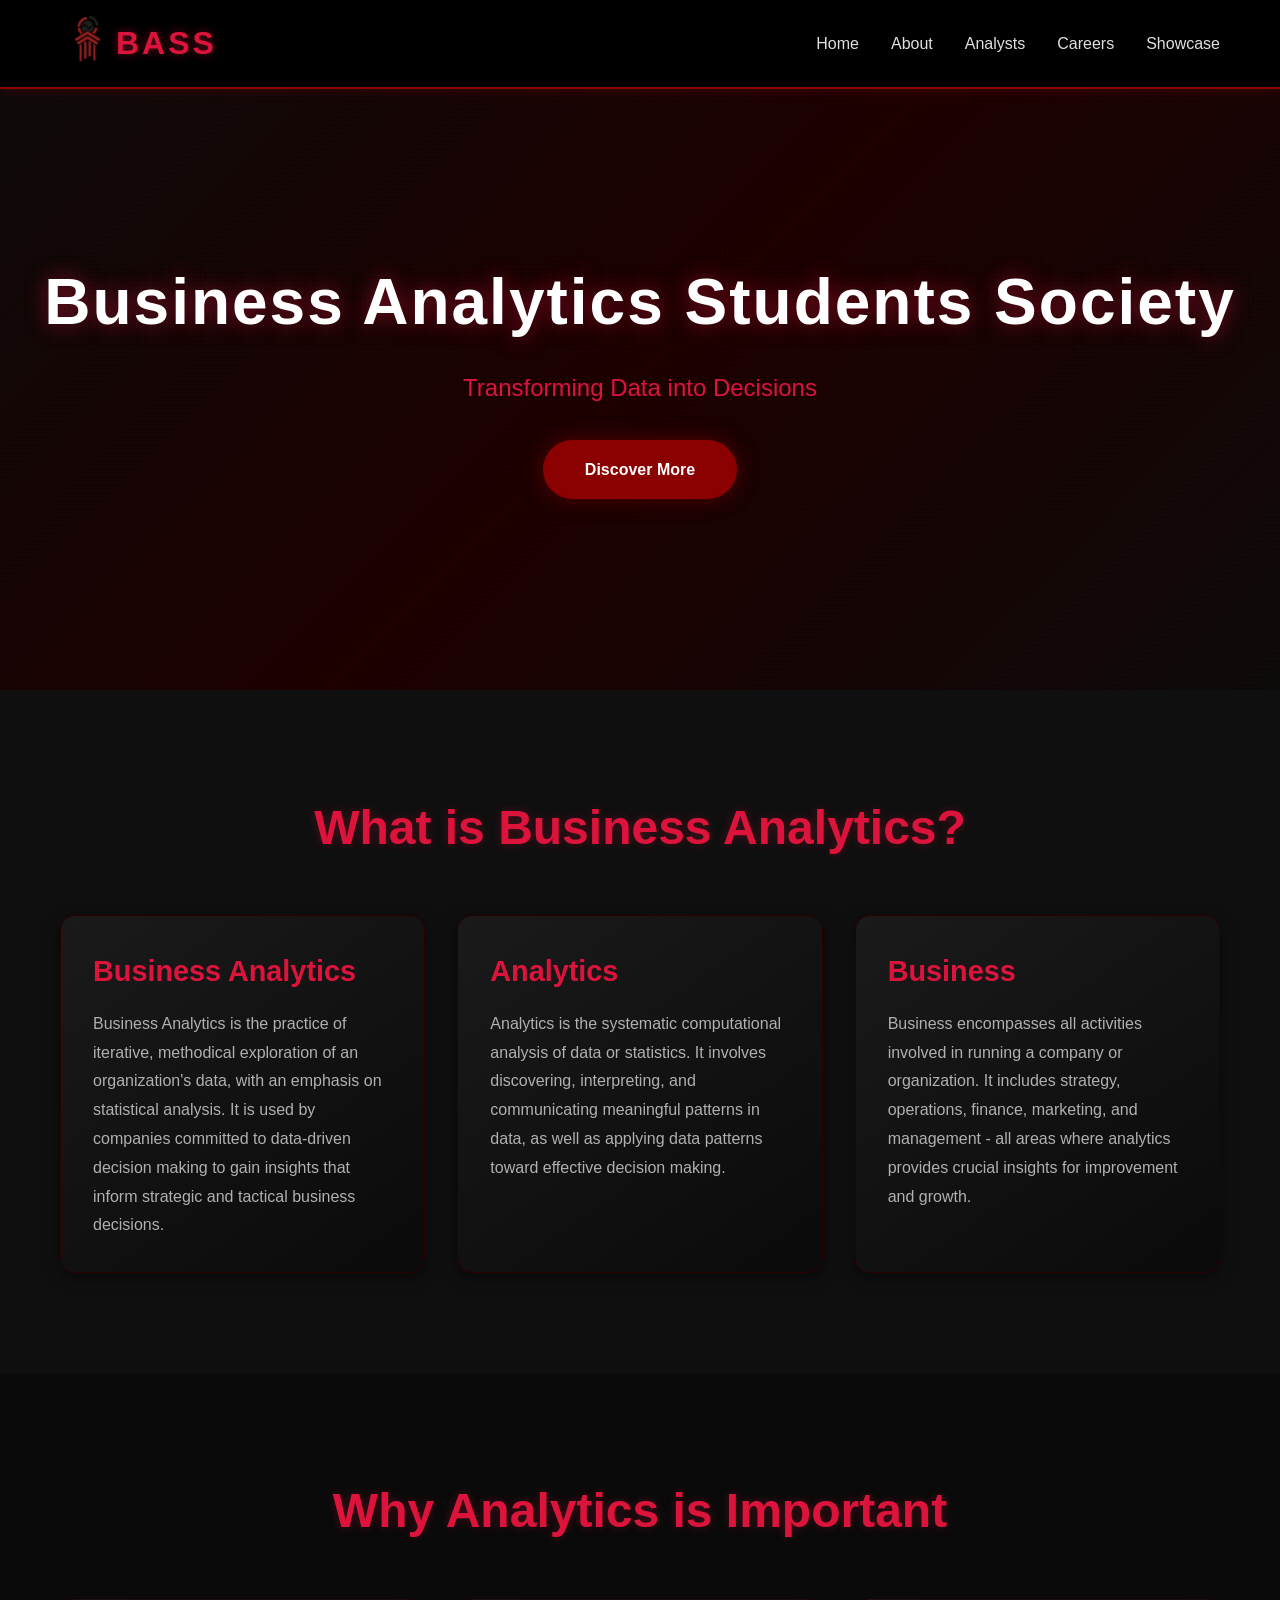
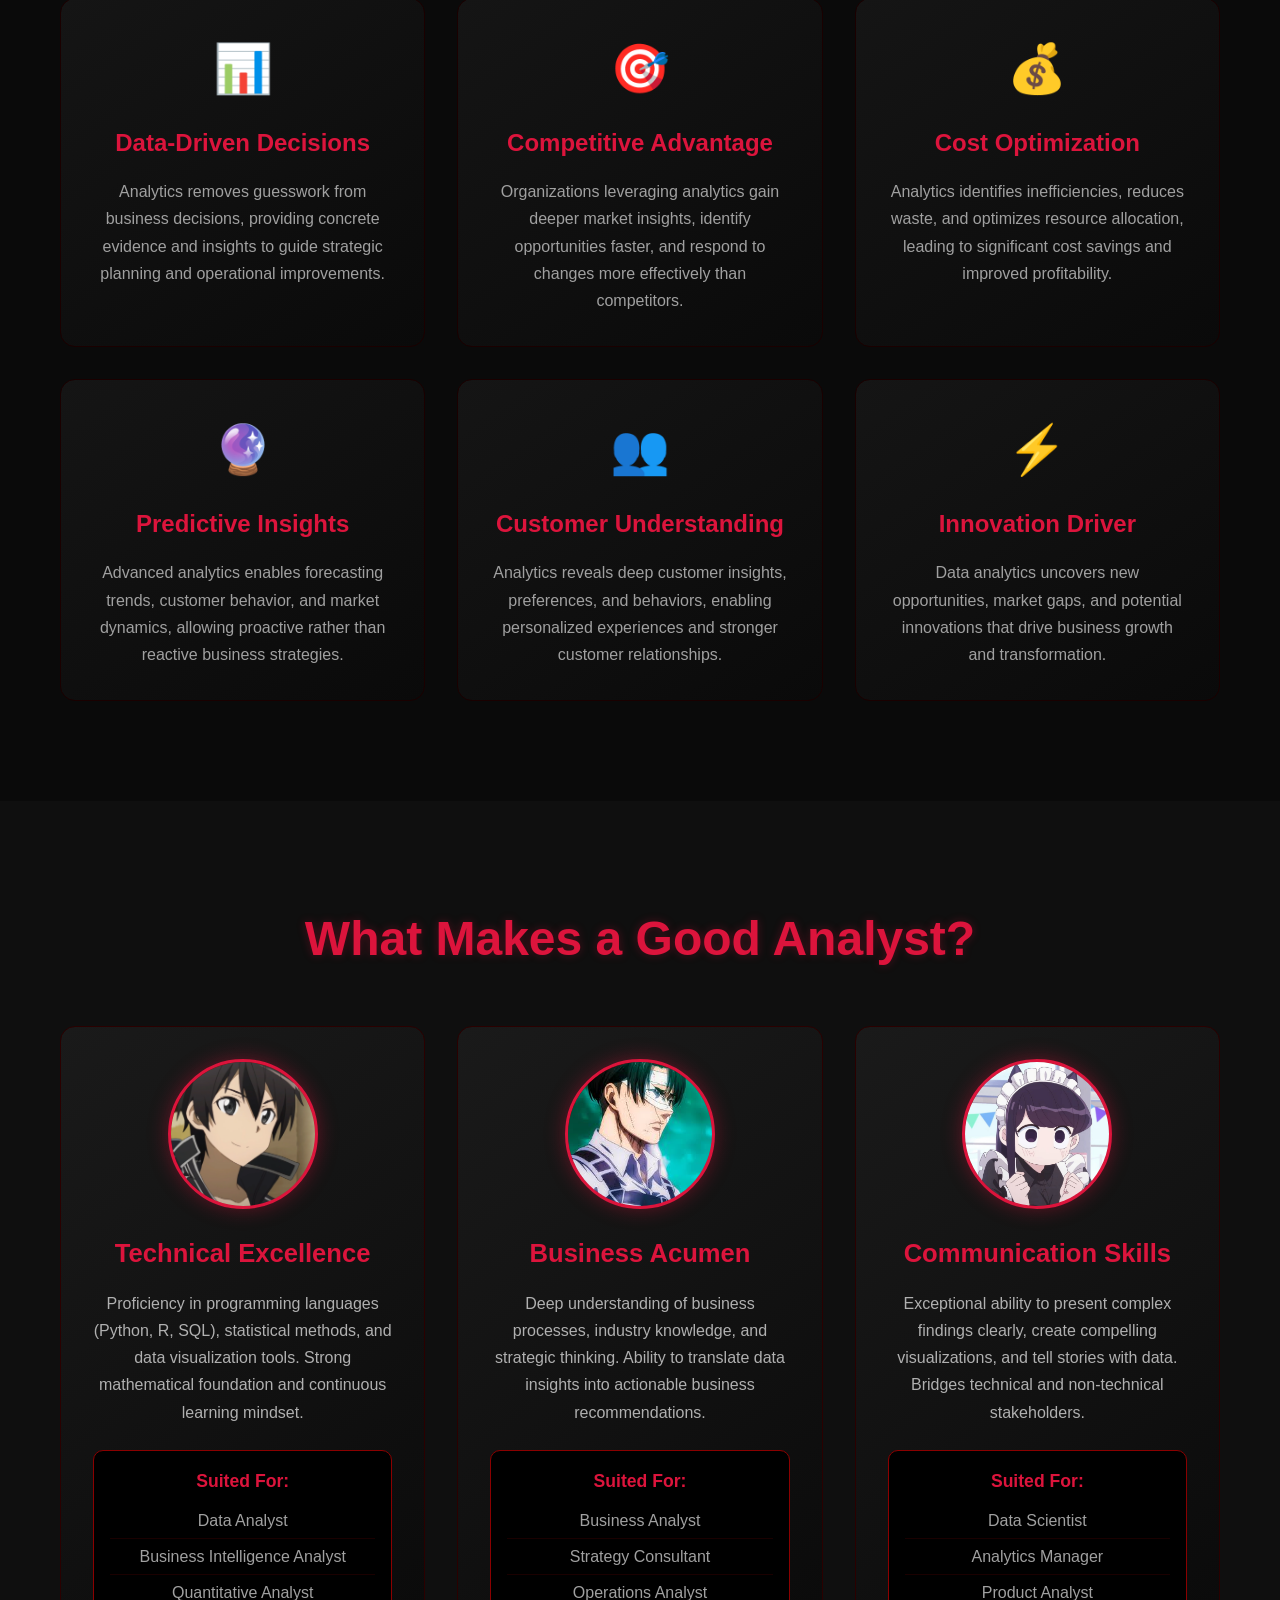
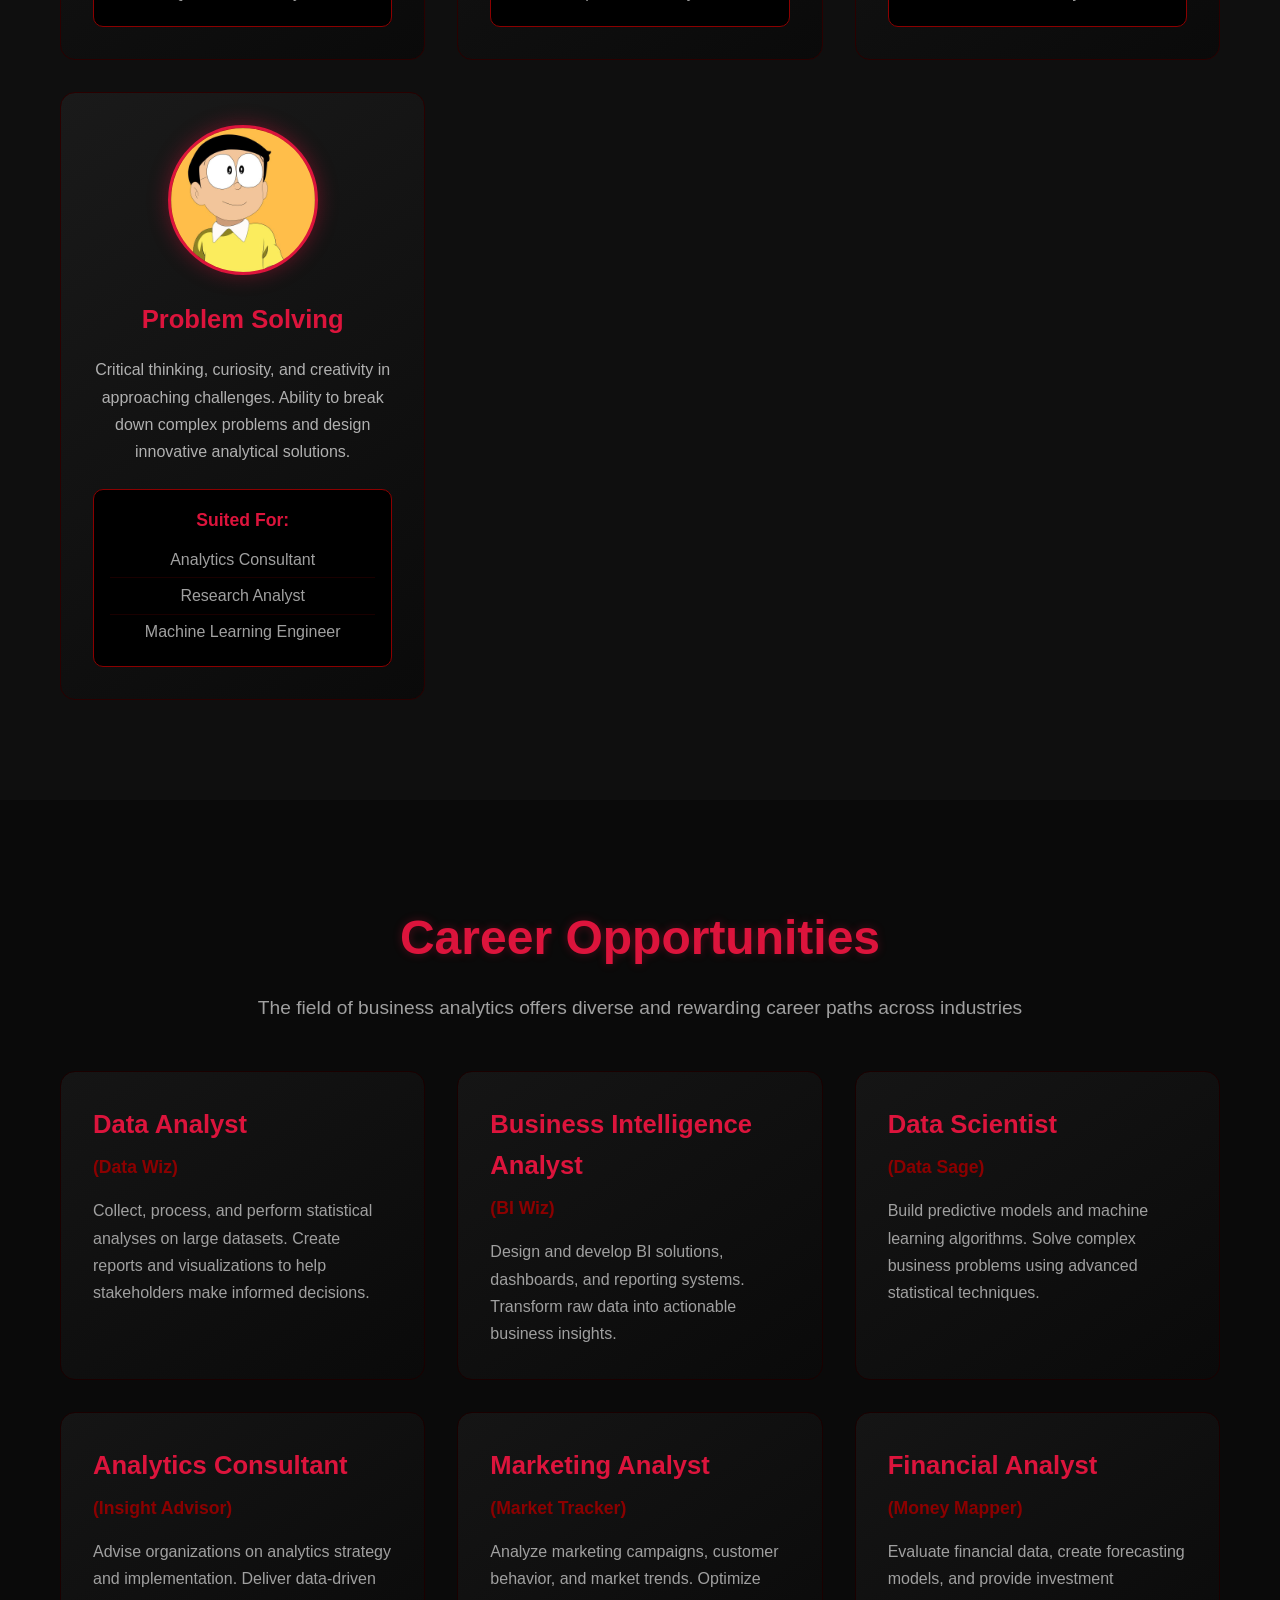
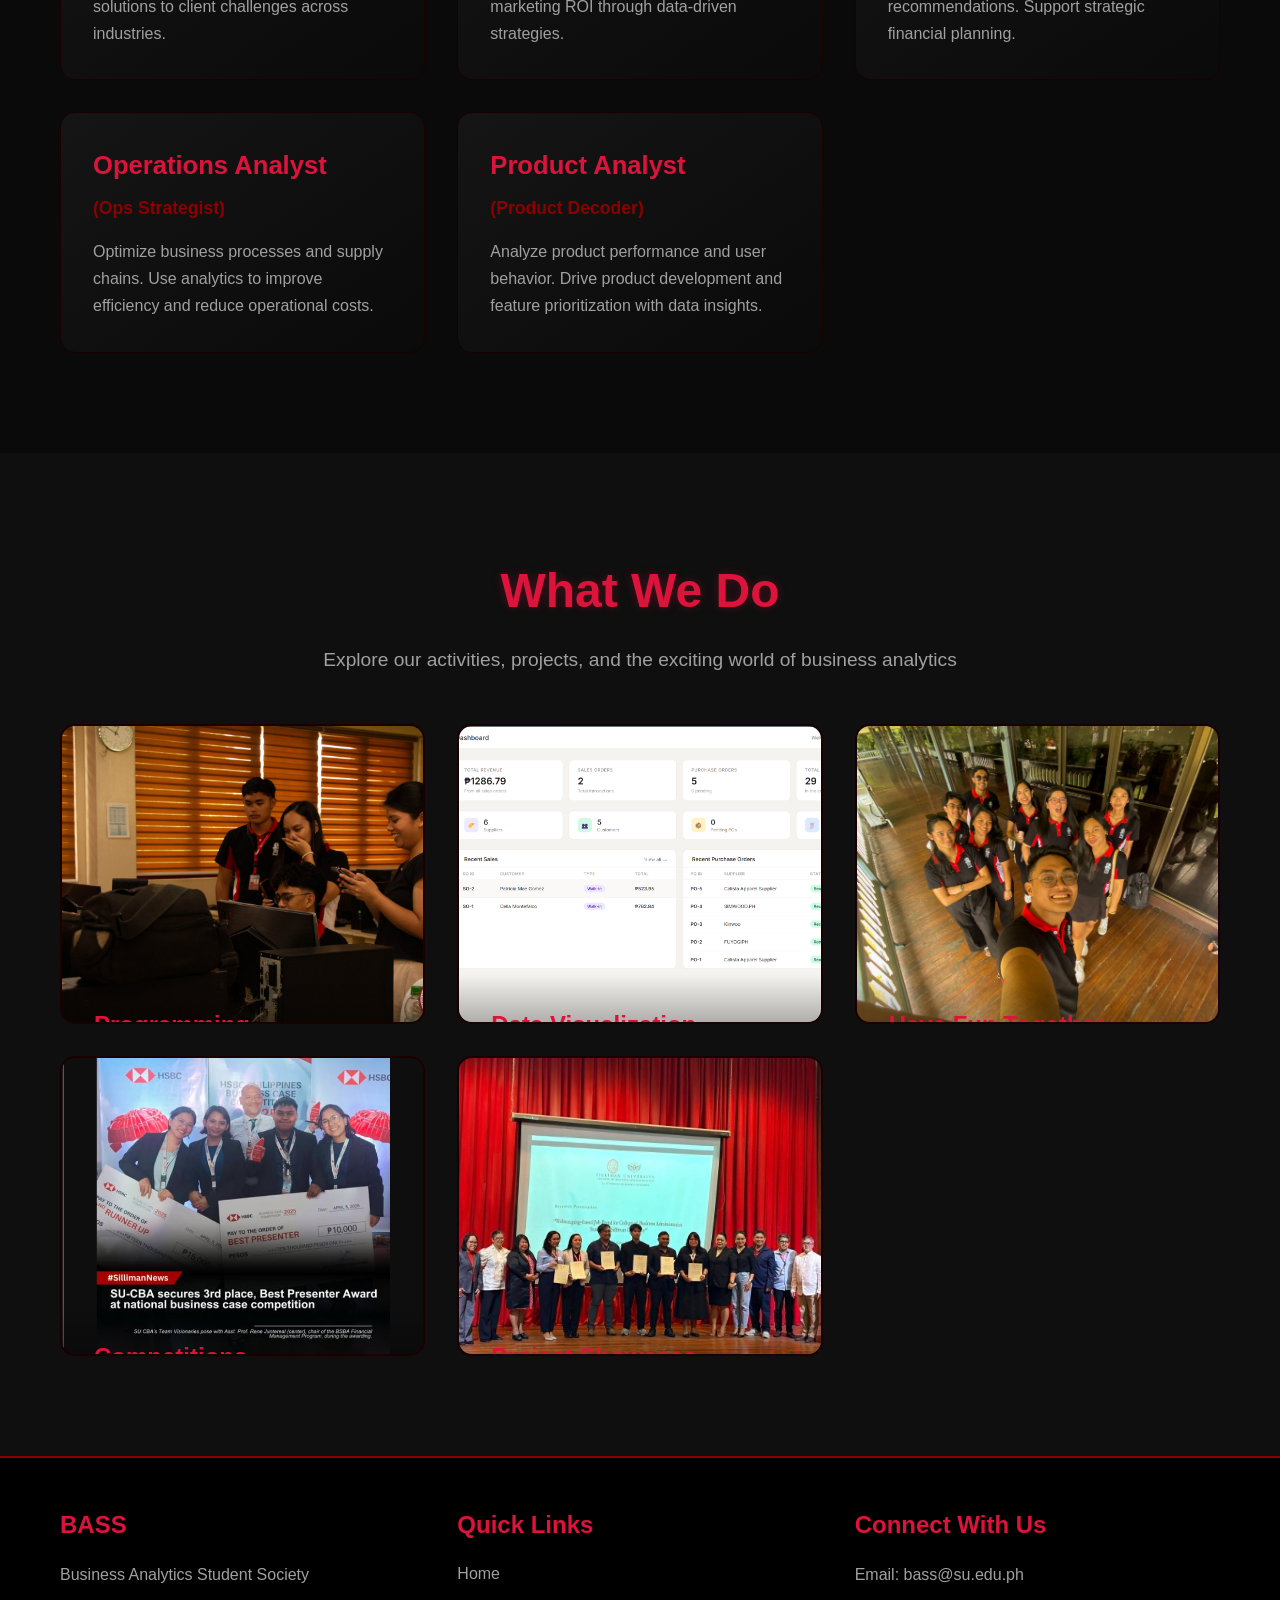
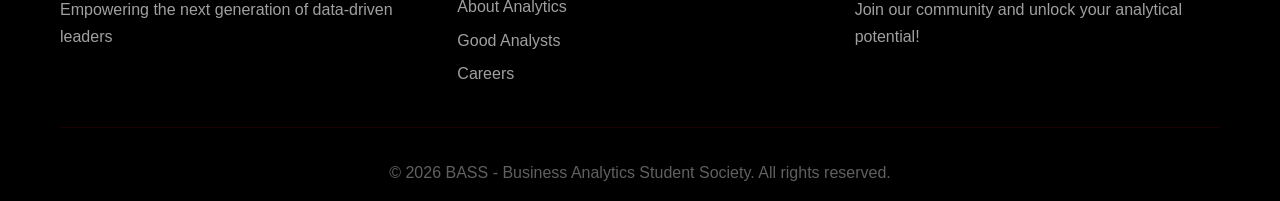
==== index.html @ 453bd61f "Add files via upload" ====
<!DOCTYPE html>
<html lang="en">
<head>
    <meta charset="UTF-8">
    <meta name="viewport" content="width=device-width, initial-scale=1.0">
    <title>BASS - Business Analytics Student Society</title>
    <link rel="stylesheet" href="styles.css">
</head>
<body>
    <!-- Header -->
    <header>
        <nav>
            <div class="logo-container">
                <img class="logo-img" src="pics/logo-01 (1).png" alt="BASS Logo">
                <div class="logo-text">BASS</div>
            </div>
            <ul class="nav-links">
                <li><a href="#home">Home</a></li>
                <li><a href="#about">About</a></li>
                <li><a href="#analysts">Analysts</a></li>
                <li><a href="#careers">Careers</a></li>
                <li><a href="#showcase">Showcase</a></li>
            </ul>
        </nav>
    </header>

    <!-- Hero Section -->
    <section id="home" class="hero">
        <div class="hero-content">
            <h1>Business Analytics Students Society</h1>
            <p class="tagline">Transforming Data into Decisions</p>
            <a href="#about" class="cta-button">Discover More</a>
        </div>
    </section>

    <!-- About Section -->
    <section id="about" class="about">
        <div class="container">
            <h2>What is Business Analytics?</h2>
            <div class="definition-grid">
                <div class="definition-card">
                    <h3>Business Analytics</h3>
                    <p>Business Analytics is the practice of iterative, methodical exploration of an organization's data, with an emphasis on statistical analysis. It is used by companies committed to data-driven decision making to gain insights that inform strategic and tactical business decisions.</p>
                </div>
                <div class="definition-card">
                    <h3>Analytics</h3>
                    <p>Analytics is the systematic computational analysis of data or statistics. It involves discovering, interpreting, and communicating meaningful patterns in data, as well as applying data patterns toward effective decision making.</p>
                </div>
                <div class="definition-card">
                    <h3>Business</h3>
                    <p>Business encompasses all activities involved in running a company or organization. It includes strategy, operations, finance, marketing, and management - all areas where analytics provides crucial insights for improvement and growth.</p>
                </div>
            </div>
        </div>
    </section>

    <!-- Importance Section -->
    <section id="importance" class="importance">
        <div class="container">
            <h2>Why Analytics is Important</h2>
            <div class="importance-grid">
                <div class="importance-item">
                    <div class="importance-icon">📊</div>
                    <h3>Data-Driven Decisions</h3>
                    <p>Analytics removes guesswork from business decisions, providing concrete evidence and insights to guide strategic planning and operational improvements.</p>
                </div>
                <div class="importance-item">
                    <div class="importance-icon">🎯</div>
                    <h3>Competitive Advantage</h3>
                    <p>Organizations leveraging analytics gain deeper market insights, identify opportunities faster, and respond to changes more effectively than competitors.</p>
                </div>
                <div class="importance-item">
                    <div class="importance-icon">💰</div>
                    <h3>Cost Optimization</h3>
                    <p>Analytics identifies inefficiencies, reduces waste, and optimizes resource allocation, leading to significant cost savings and improved profitability.</p>
                </div>
                <div class="importance-item">
                    <div class="importance-icon">🔮</div>
                    <h3>Predictive Insights</h3>
                    <p>Advanced analytics enables forecasting trends, customer behavior, and market dynamics, allowing proactive rather than reactive business strategies.</p>
                </div>
                <div class="importance-item">
                    <div class="importance-icon">👥</div>
                    <h3>Customer Understanding</h3>
                    <p>Analytics reveals deep customer insights, preferences, and behaviors, enabling personalized experiences and stronger customer relationships.</p>
                </div>
                <div class="importance-item">
                    <div class="importance-icon">⚡</div>
                    <h3>Innovation Driver</h3>
                    <p>Data analytics uncovers new opportunities, market gaps, and potential innovations that drive business growth and transformation.</p>
                </div>
            </div>
        </div>
    </section>

    <!-- Good Analyst Section -->
    <section id="analysts" class="analysts">
        <div class="container">
            <h2>What Makes a Good Analyst?</h2>
            <div class="analyst-profiles">
                <div class="analyst-card">
                    <div class="analyst-image">
                        <img src="pics/analyst1.png" alt="Data Analyst">
                    </div>
                    <h3>Technical Excellence</h3>
                    <p class="analyst-description">Proficiency in programming languages (Python, R, SQL), statistical methods, and data visualization tools. Strong mathematical foundation and continuous learning mindset.</p>
                    <div class="suited-jobs">
                        <h4>Suited For:</h4>
                        <ul>
                            <li>Data Analyst</li>
                            <li>Business Intelligence Analyst</li>
                            <li>Quantitative Analyst</li>
                        </ul>
                    </div>
                </div>
                <div class="analyst-card">
                    <div class="analyst-image">
                        <img src="pics/analyst2.jpg" alt="Business Analyst">
                    </div>
                    <h3>Business Acumen</h3>
                    <p class="analyst-description">Deep understanding of business processes, industry knowledge, and strategic thinking. Ability to translate data insights into actionable business recommendations.</p>
                    <div class="suited-jobs">
                        <h4>Suited For:</h4>
                        <ul>
                            <li>Business Analyst</li>
                            <li>Strategy Consultant</li>
                            <li>Operations Analyst</li>
                        </ul>
                    </div>
                </div>
                <div class="analyst-card">
                    <div class="analyst-image">
                        <img src="pics/analyst3.jpg" alt="Data Scientist">
                    </div>
                    <h3>Communication Skills</h3>
                    <p class="analyst-description">Exceptional ability to present complex findings clearly, create compelling visualizations, and tell stories with data. Bridges technical and non-technical stakeholders.</p>
                    <div class="suited-jobs">
                        <h4>Suited For:</h4>
                        <ul>
                            <li>Data Scientist</li>
                            <li>Analytics Manager</li>
                            <li>Product Analyst</li>
                        </ul>
                    </div>
                </div>
                <div class="analyst-card">
                    <div class="analyst-image">
                        <img src="pics/analyst4.jpg" alt="Analytics Consultant">
                    </div>
                    <h3>Problem Solving</h3>
                    <p class="analyst-description">Critical thinking, curiosity, and creativity in approaching challenges. Ability to break down complex problems and design innovative analytical solutions.</p>
                    <div class="suited-jobs">
                        <h4>Suited For:</h4>
                        <ul>
                            <li>Analytics Consultant</li>
                            <li>Research Analyst</li>
                            <li>Machine Learning Engineer</li>
                        </ul>
                    </div>
                </div>
            </div>
        </div>
    </section>

    <!-- Career Opportunities Section -->
    <section id="careers" class="careers">
        <div class="container">
            <h2>Career Opportunities</h2>
            <p class="section-intro">The field of business analytics offers diverse and rewarding career paths across industries</p>
            <div class="career-grid">
                <div class="career-card">
                    <h3>Data Analyst</h3>
                    <p class="aka">(Data Wiz)</p>
                    <p>Collect, process, and perform statistical analyses on large datasets. Create reports and visualizations to help stakeholders make informed decisions.</p>
                </div>
                <div class="career-card">
                    <h3>Business Intelligence Analyst</h3>
                    <p class="aka">(BI Wiz)</p>
                    <p>Design and develop BI solutions, dashboards, and reporting systems. Transform raw data into actionable business insights.</p>
                </div>
                <div class="career-card">
                    <h3>Data Scientist</h3>
                    <p class="aka">(Data Sage)</p>
                    <p>Build predictive models and machine learning algorithms. Solve complex business problems using advanced statistical techniques.</p>
                </div>
                <div class="career-card">
                    <h3>Analytics Consultant</h3>
                    <p class="aka">(Insight Advisor)</p>
                    <p>Advise organizations on analytics strategy and implementation. Deliver data-driven solutions to client challenges across industries.</p>
                </div>
                <div class="career-card">
                    <h3>Marketing Analyst</h3>
                    <p class="aka">(Market Tracker)</p>
                    <p>Analyze marketing campaigns, customer behavior, and market trends. Optimize marketing ROI through data-driven strategies.</p>
                </div>
                <div class="career-card">
                    <h3>Financial Analyst</h3>
                    <p class="aka">(Money Mapper)</p>
                    <p>Evaluate financial data, create forecasting models, and provide investment recommendations. Support strategic financial planning.</p>
                </div>
                <div class="career-card">
                    <h3>Operations Analyst</h3>
                    <p class="aka">(Ops Strategist)</p>
                    <p>Optimize business processes and supply chains. Use analytics to improve efficiency and reduce operational costs.</p>
                </div>
                <div class="career-card">
                    <h3>Product Analyst</h3>
                    <p class="aka">(Product Decoder)</p>
                    <p>Analyze product performance and user behavior. Drive product development and feature prioritization with data insights.</p>
                </div>
            </div>
        </div>
    </section>

    <!-- Showcase Section -->
    <section id="showcase" class="showcase">
        <div class="container">
            <h2>What We Do</h2>
            <p class="section-intro">Explore our activities, projects, and the exciting world of business analytics</p>
            <div class="showcase-grid">
                <div class="showcase-item">
                    <img src="pics/code.jpg" alt="Programming">
                    <div class="showcase-overlay">
                        <h3>Programming </h3>
                        <p>Learn Python, css, HTML, Java and SQL through hands-on coding sessions</p>
                    </div>
                </div>
                <div class="showcase-item">
                    <img src="pics/Datavis.png" alt="Data Visualization">
                    <div class="showcase-overlay">
                        <h3>Data Visualization</h3>
                        <p>Create stunning dashboards and compelling visual stories</p>
                    </div>
                </div>
                <div class="showcase-item">
                    <img src="pics/team.JPG" alt="Team Building">
                    <div class="showcase-overlay">
                        <h3>Have Fun Together</h3>
                        <p>Social events, hackathons, and team-building activities</p>
                    </div>
                </div>
                <div class="showcase-item">
                    <img src="pics/analytics-competition.png" alt="Analytics Competition">
                    <div class="showcase-overlay">
                        <h3>Competitions</h3>
                        <p>Participate in analytics case competitions and challenges</p>
                    </div>
                </div>
                <div class="showcase-item">
                    <img src="pics/project-showcase.jpg" alt="Project Showcase">
                    <div class="showcase-overlay">
                        <h3>Project Showcase</h3>
                        <p>Present your analytics projects and gain real-world experience</p>
                    </div>
                </div>
            </div>
        </div>
    </section>

    <!-- Footer -->
    <footer>
        <div class="container">
            <div class="footer-content">
                <div class="footer-section">
                    <h3>BASS</h3>
                    <p>Business Analytics Student Society</p>
                    <p>Empowering the next generation of data-driven leaders</p>
                </div>
                <div class="footer-section">
                    <h3>Quick Links</h3>
                    <ul>
                        <li><a href="#home">Home</a></li>
                        <li><a href="#about">About Analytics</a></li>
                        <li><a href="#analysts">Good Analysts</a></li>
                        <li><a href="#careers">Careers</a></li>
                    </ul>
                </div>
                <div class="footer-section">
                    <h3>Connect With Us</h3>
                    <p>Email: bass@su.edu.ph</p>
                    <p>Join our community and unlock your analytical potential!</p>
                </div>
            </div>
            <div class="footer-bottom">
                <p>&copy; 2026 BASS - Business Analytics Student Society. All rights reserved.</p>
            </div>
        </div>
    </footer>
</body>
</html>
---- styles.css ----
/* Reset and Base Styles */
* {
    margin: 0;
    padding: 0;
    box-sizing: border-box;
}

body {
    font-family: 'Segoe UI', Tahoma, Geneva, Verdana, sans-serif;
    background-color: #0a0a0a;
    color: #e0e0e0;
    line-height: 1.6;
    overflow-x: hidden;
}

.container {
    max-width: 1200px;
    margin: 0 auto;
    padding: 0 20px;
}

/* Header and Navigation */
header {
    background-color: #000000;
    padding: 1rem 0;
    position: fixed;
    width: 100%;
    top: 0;
    z-index: 1000;
    border-bottom: 2px solid #8b0000;
    box-shadow: 0 2px 10px rgba(139, 0, 0, 0.3);
}

nav {
    max-width: 1200px;
    margin: 0 auto;
    padding: 0 20px;
    display: flex;
    justify-content: space-between;
    align-items: center;
}

/* Logo */
.logo-container {
    display: flex;
    align-items: center;
    gap: 1px;
}

.logo-img {
    width: 55px;
    height: 55px;
    object-fit: contain;
}

.logo-text {
    font-size: 2rem;
    font-weight: bold;
    color: #dc143c;
    text-shadow: 0 0 10px rgba(220, 20, 60, 0.5);
    letter-spacing: 3px;
}
.logo {
    font-size: 1.5rem;
}

.nav-links {
    display: flex;
    list-style: none;
    gap: 2rem;
}

.nav-links a {
    color: #e0e0e0;
    text-decoration: none;
    font-weight: 500;
    transition: color 0.3s ease;
    position: relative;
}

.nav-links a::after {
    content: '';
    position: absolute;
    bottom: -5px;
    left: 0;
    width: 0;
    height: 2px;
    background-color: #dc143c;
    transition: width 0.3s ease;
}

.nav-links a:hover {
    color: #dc143c;
}

.nav-links a:hover::after {
    width: 100%;
}

/* Hero Section */
.hero {
    background: linear-gradient(135deg, #0a0a0a 0%, #1a0000 50%, #0a0a0a 100%);
    height: 70vh;
    display: flex;
    align-items: center;
    justify-content: center;
    text-align: center;
    position: relative;
    margin-top: 60px;
    overflow: hidden;
}

.hero::before {
    content: '';
    position: absolute;
    top: 0;
    left: 0;
    right: 0;
    bottom: 0;
    background: 
        repeating-linear-gradient(
            90deg,
            transparent,
            transparent 2px,
            rgba(139, 0, 0, 0.03) 2px,
            rgba(139, 0, 0, 0.03) 4px
        ),
        repeating-linear-gradient(
            0deg,
            transparent,
            transparent 2px,
            rgba(139, 0, 0, 0.03) 2px,
            rgba(139, 0, 0, 0.03) 4px
        );
    pointer-events: none;
}

.hero-content {
    z-index: 1;
}

.hero h1 {
    font-size: 4rem;
    margin-bottom: 1rem;
    color: #ffffff;
    text-shadow: 0 0 20px rgba(220, 20, 60, 0.5);
    letter-spacing: 2px;
}

.tagline {
    font-size: 1.5rem;
    color: #dc143c;
    margin-bottom: 2rem;
    font-weight: 300;
}

.cta-button {
    display: inline-block;
    padding: 15px 40px;
    background-color: #8b0000;
    color: #ffffff;
    text-decoration: none;
    border-radius: 50px;
    font-weight: bold;
    transition: all 0.3s ease;
    border: 2px solid #8b0000;
    box-shadow: 0 0 20px rgba(139, 0, 0, 0.5);
}

.cta-button:hover {
    background-color: transparent;
    border-color: #dc143c;
    box-shadow: 0 0 30px rgba(220, 20, 60, 0.7);
    transform: translateY(-2px);
}

/* About Section */
.about {
    padding: 100px 0;
    background-color: #0f0f0f;
}

.about h2 {
    text-align: center;
    font-size: 3rem;
    margin-bottom: 3rem;
    color: #dc143c;
    text-shadow: 0 0 10px rgba(220, 20, 60, 0.3);
}

.definition-grid {
    display: grid;
    grid-template-columns: repeat(auto-fit, minmax(300px, 1fr));
    gap: 2rem;
}

.definition-card {
    background: linear-gradient(145deg, #1a1a1a, #0a0a0a);
    padding: 2rem;
    border-radius: 15px;
    border: 1px solid #2a0000;
    transition: all 0.3s ease;
    box-shadow: 0 4px 15px rgba(0, 0, 0, 0.5);
}

.definition-card:hover {
    transform: translateY(-10px);
    border-color: #8b0000;
    box-shadow: 0 8px 25px rgba(139, 0, 0, 0.4);
}

.definition-card h3 {
    color: #dc143c;
    font-size: 1.8rem;
    margin-bottom: 1rem;
}

.definition-card p {
    color: #b0b0b0;
    line-height: 1.8;
}

/* Importance Section */
.importance {
    padding: 100px 0;
    background-color: #0a0a0a;
}

.importance h2 {
    text-align: center;
    font-size: 3rem;
    margin-bottom: 3rem;
    color: #dc143c;
    text-shadow: 0 0 10px rgba(220, 20, 60, 0.3);
}

.importance-grid {
    display: grid;
    grid-template-columns: repeat(auto-fit, minmax(280px, 1fr));
    gap: 2rem;
}

.importance-item {
    background: linear-gradient(145deg, #151515, #0a0a0a);
    padding: 2rem;
    border-radius: 15px;
    text-align: center;
    border: 1px solid #1a0000;
    transition: all 0.3s ease;
}

.importance-item:hover {
    transform: translateY(-5px);
    border-color: #8b0000;
    box-shadow: 0 10px 30px rgba(139, 0, 0, 0.3);
}

.importance-icon {
    font-size: 3rem;
    margin-bottom: 1rem;
}

.importance-item h3 {
    color: #dc143c;
    font-size: 1.5rem;
    margin-bottom: 1rem;
}

.importance-item p {
    color: #a0a0a0;
    line-height: 1.7;
}

/* Analysts Section */
.analysts {
    padding: 100px 0;
    background-color: #0f0f0f;
}

.analysts h2 {
    text-align: center;
    font-size: 3rem;
    margin-bottom: 3rem;
    color: #dc143c;
    text-shadow: 0 0 10px rgba(220, 20, 60, 0.3);
}

.analyst-profiles {
    display: grid;
    grid-template-columns: repeat(auto-fit, minmax(280px, 1fr));
    gap: 2rem;
}

.analyst-card {
    background: linear-gradient(145deg, #1a1a1a, #0a0a0a);
    padding: 2rem;
    border-radius: 15px;
    border: 1px solid #2a0000;
    transition: all 0.3s ease;
    text-align: center;
}

.analyst-card:hover {
    transform: translateY(-10px);
    border-color: #8b0000;
    box-shadow: 0 10px 40px rgba(139, 0, 0, 0.4);
}

.analyst-image {
    width: 150px;
    height: 150px;
    margin: 0 auto 1.5rem;
    border-radius: 50%;
    background: linear-gradient(135deg, #8b0000, #dc143c);
    display: flex;
    align-items: center;
    justify-content: center;
    overflow: hidden;
    border: 3px solid #dc143c;
    box-shadow: 0 0 20px rgba(220, 20, 60, 0.4);
}

.analyst-image img {
    width: 100%;
    height: 100%;
    object-fit: cover;
}

.analyst-card h3 {
    color: #dc143c;
    font-size: 1.6rem;
    margin-bottom: 1rem;
}

.analyst-description {
    color: #b0b0b0;
    margin-bottom: 1.5rem;
    line-height: 1.7;
}

.suited-jobs {
    background-color: #000000;
    padding: 1rem;
    border-radius: 10px;
    border: 1px solid #8b0000;
}

.suited-jobs h4 {
    color: #dc143c;
    margin-bottom: 0.5rem;
    font-size: 1.1rem;
}

.suited-jobs ul {
    list-style: none;
    color: #a0a0a0;
}

.suited-jobs li {
    padding: 0.3rem 0;
    border-bottom: 1px solid #1a0000;
}

.suited-jobs li:last-child {
    border-bottom: none;
}

/* Careers Section */
.careers {
    padding: 100px 0;
    background-color: #0a0a0a;
}

.careers h2 {
    text-align: center;
    font-size: 3rem;
    margin-bottom: 1rem;
    color: #dc143c;
    text-shadow: 0 0 10px rgba(220, 20, 60, 0.3);
}

.section-intro {
    text-align: center;
    font-size: 1.2rem;
    color: #a0a0a0;
    margin-bottom: 3rem;
}

.career-grid {
    display: grid;
    grid-template-columns: repeat(auto-fit, minmax(280px, 1fr));
    gap: 2rem;
}

.career-card {
    background: linear-gradient(145deg, #151515, #0a0a0a);
    padding: 2rem;
    border-radius: 15px;
    border: 1px solid #1a0000;
    transition: all 0.3s ease;
}

.career-card:hover {
    transform: translateY(-5px);
    border-color: #8b0000;
    box-shadow: 0 10px 30px rgba(139, 0, 0, 0.3);
}

.career-card h3 {
    color: #dc143c;
    font-size: 1.6rem;
    margin-bottom: 0.5rem;
}

.aka {
    color: #8b0000;
    font-weight: bold;
    font-size: 1.1rem;
    margin-bottom: 1rem;
}

.career-card p:last-child {
    color: #a0a0a0;
    line-height: 1.7;
}

/* Showcase Section */
.showcase {
    padding: 100px 0;
    background-color: #0f0f0f;
}

.showcase h2 {
    text-align: center;
    font-size: 3rem;
    margin-bottom: 1rem;
    color: #dc143c;
    text-shadow: 0 0 10px rgba(220, 20, 60, 0.3);
}

.showcase-grid {
    display: grid;
    grid-template-columns: repeat(auto-fit, minmax(350px, 1fr));
    gap: 2rem;
    margin-top: 3rem;
}

.showcase-item {
    position: relative;
    height: 300px;
    border-radius: 15px;
    overflow: hidden;
    border: 2px solid #1a0000;
    transition: all 0.3s ease;
    cursor: pointer;
}

.showcase-item:hover {
    border-color: #8b0000;
    box-shadow: 0 10px 40px rgba(139, 0, 0, 0.5);
    transform: scale(1.02);
}

.showcase-item img {
    width: 100%;
    height: 100%;
    object-fit: cover;
    transition: transform 0.3s ease;
}

.showcase-item:hover img {
    transform: scale(1.1);
}

.showcase-overlay {
    position: absolute;
    bottom: 0;
    left: 0;
    right: 0;
    background: linear-gradient(to top, rgba(0, 0, 0, 0.95), transparent);
    padding: 2rem;
    transform: translateY(70%);
    transition: transform 0.3s ease;
}

.showcase-item:hover .showcase-overlay {
    transform: translateY(0);
}

.showcase-overlay h3 {
    color: #dc143c;
    font-size: 1.5rem;
    margin-bottom: 0.5rem;
}

.showcase-overlay p {
    color: #e0e0e0;
    line-height: 1.6;
}

/* Footer */
footer {
    background-color: #000000;
    padding: 3rem 0 1rem;
    border-top: 2px solid #8b0000;
}

.footer-content {
    display: grid;
    grid-template-columns: repeat(auto-fit, minmax(250px, 1fr));
    gap: 2rem;
    margin-bottom: 2rem;
}

.footer-section h3 {
    color: #dc143c;
    margin-bottom: 1rem;
    font-size: 1.5rem;
}

.footer-section p {
    color: #a0a0a0;
    line-height: 1.7;
    margin-bottom: 0.5rem;
}

.footer-section ul {
    list-style: none;
}

.footer-section ul li {
    margin-bottom: 0.5rem;
}

.footer-section ul li a {
    color: #a0a0a0;
    text-decoration: none;
    transition: color 0.3s ease;
}

.footer-section ul li a:hover {
    color: #dc143c;
}

.footer-bottom {
    text-align: center;
    padding-top: 2rem;
    border-top: 1px solid #1a0000;
    color: #606060;
}

/* Responsive Design */
@media (max-width: 768px) {
    .hero h1 {
        font-size: 2.5rem;
    }

    .tagline {
        font-size: 1.2rem;
    }

    .nav-links {
        gap: 1rem;
        font-size: 0.9rem;
    }

    .about h2,
    .importance h2,
    .analysts h2,
    .careers h2,
    .showcase h2 {
        font-size: 2rem;
    }

    .showcase-grid {
        grid-template-columns: 1fr;
    }
}

@media (max-width: 480px) {
    .hero h1 {
        font-size: 2rem;
    }

    .logo {
        font-size: 1.5rem;
    }

    .nav-links {
        flex-direction: column;
        gap: 0.5rem;
    }
}
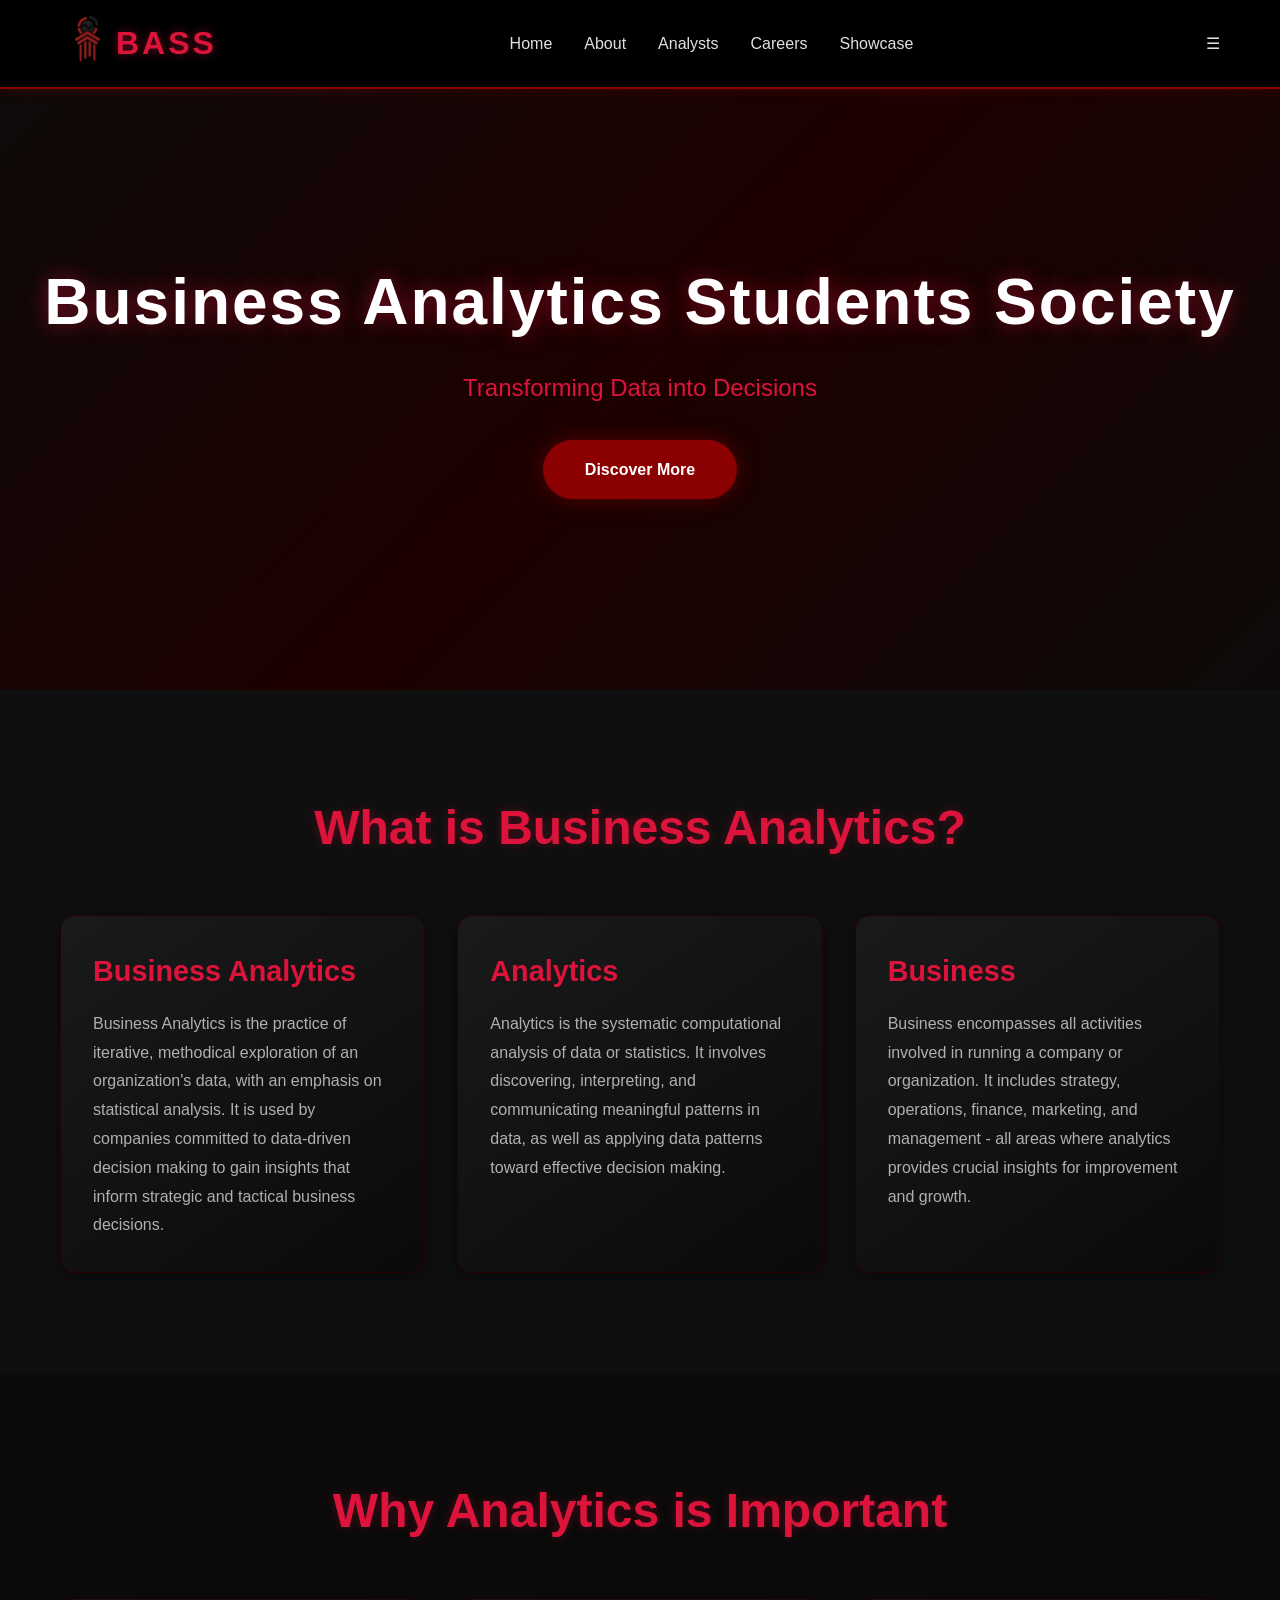
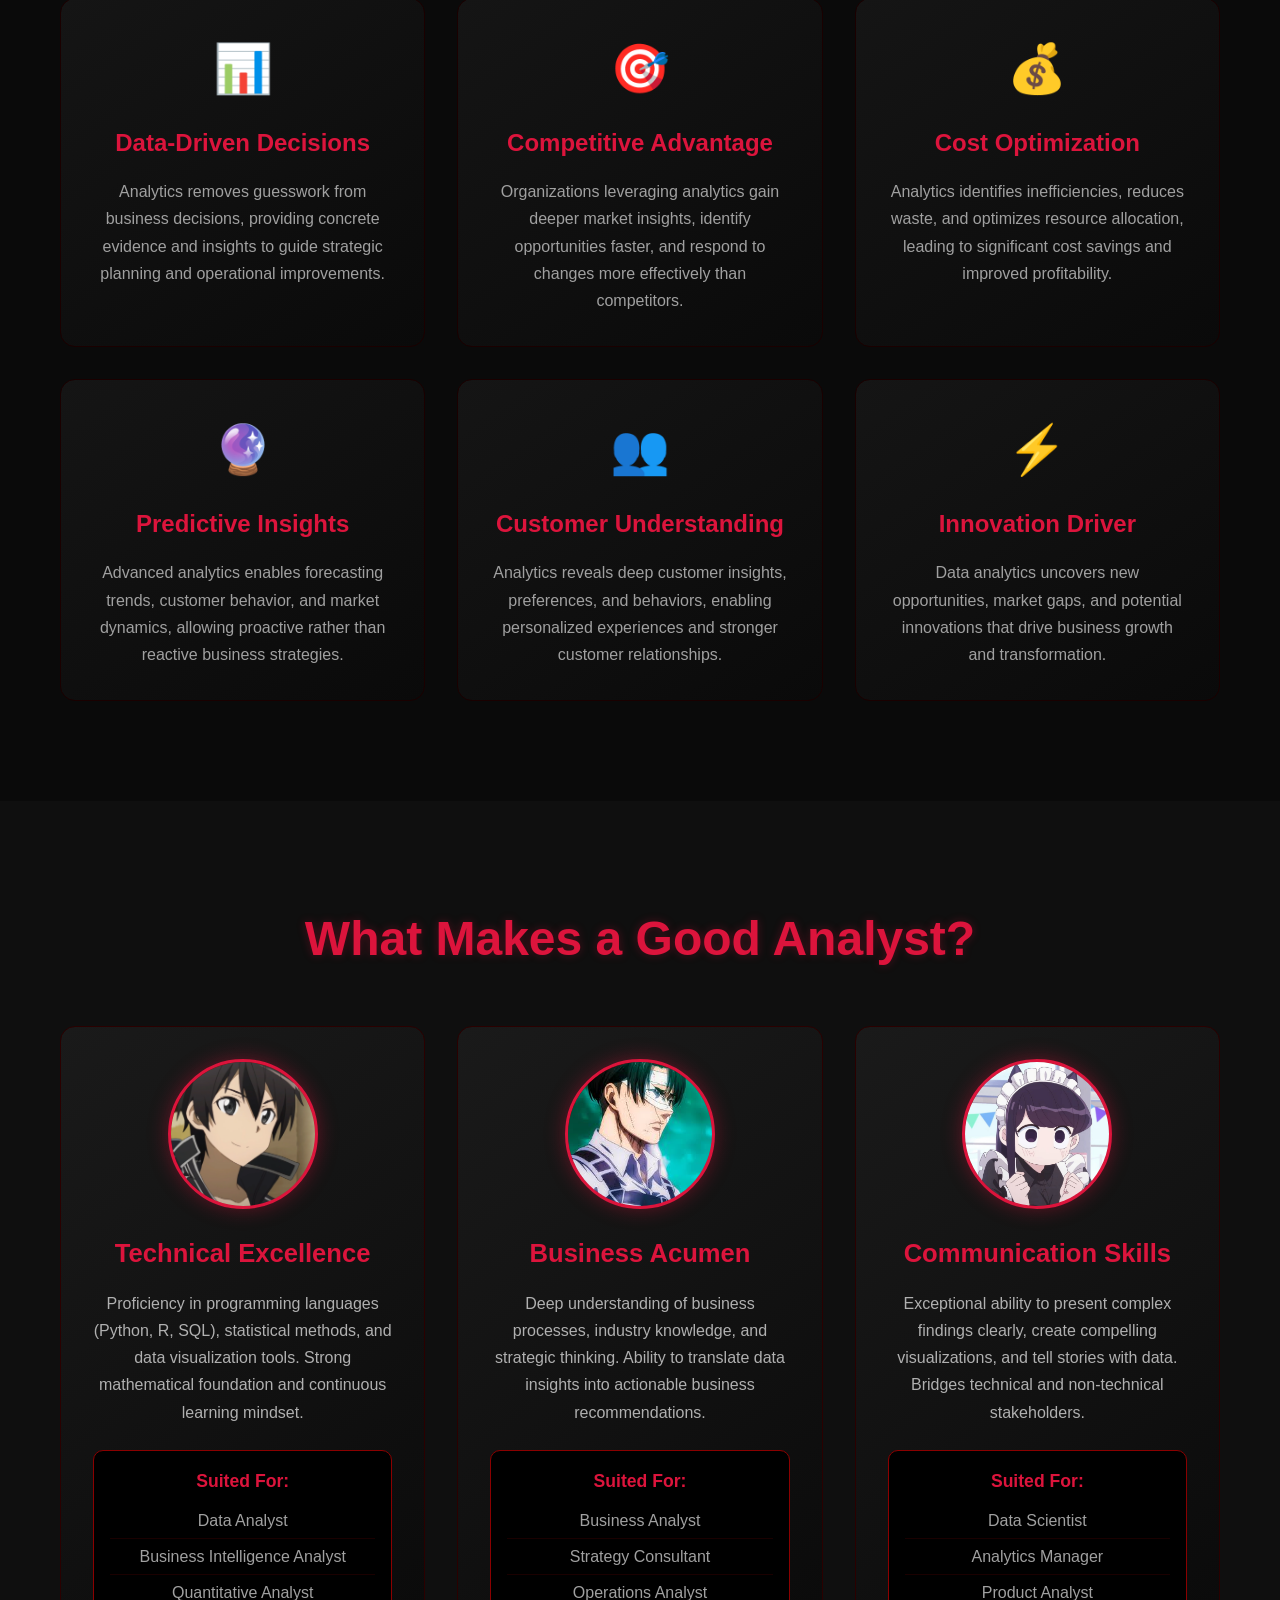
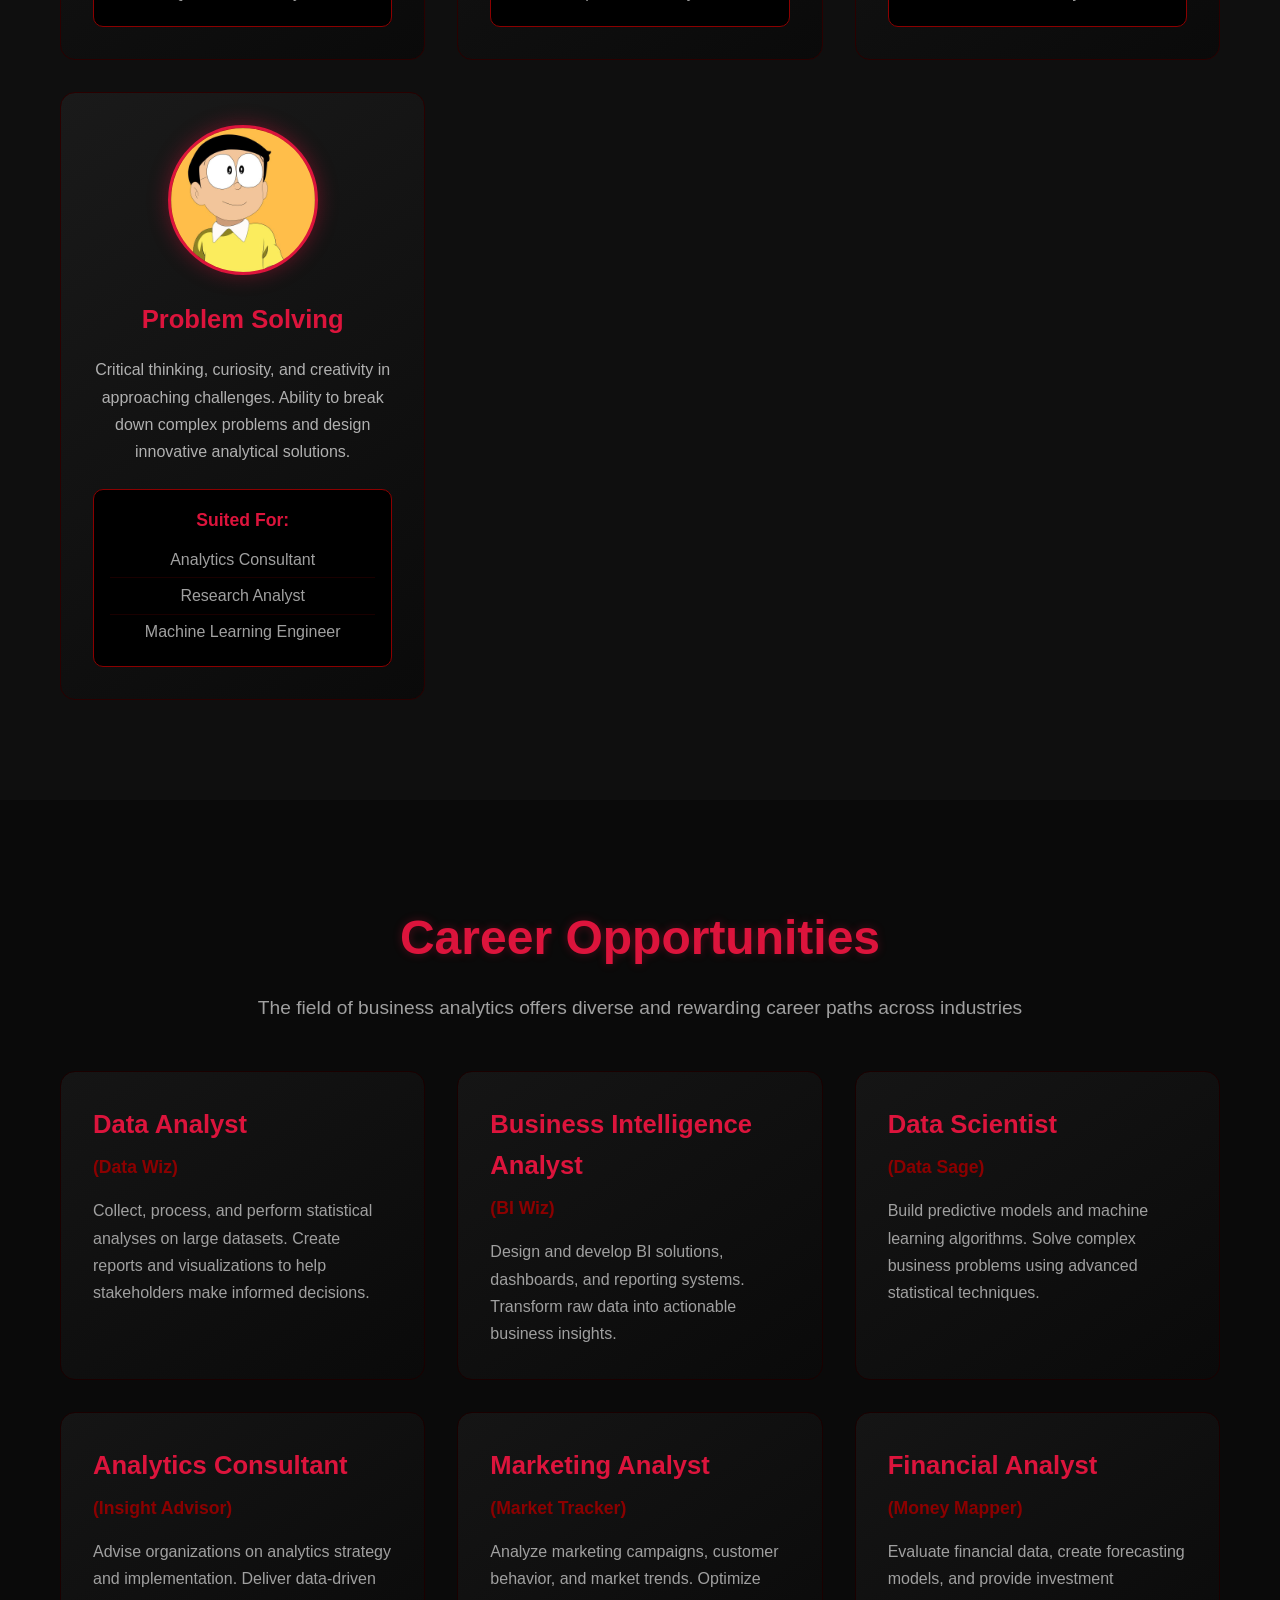
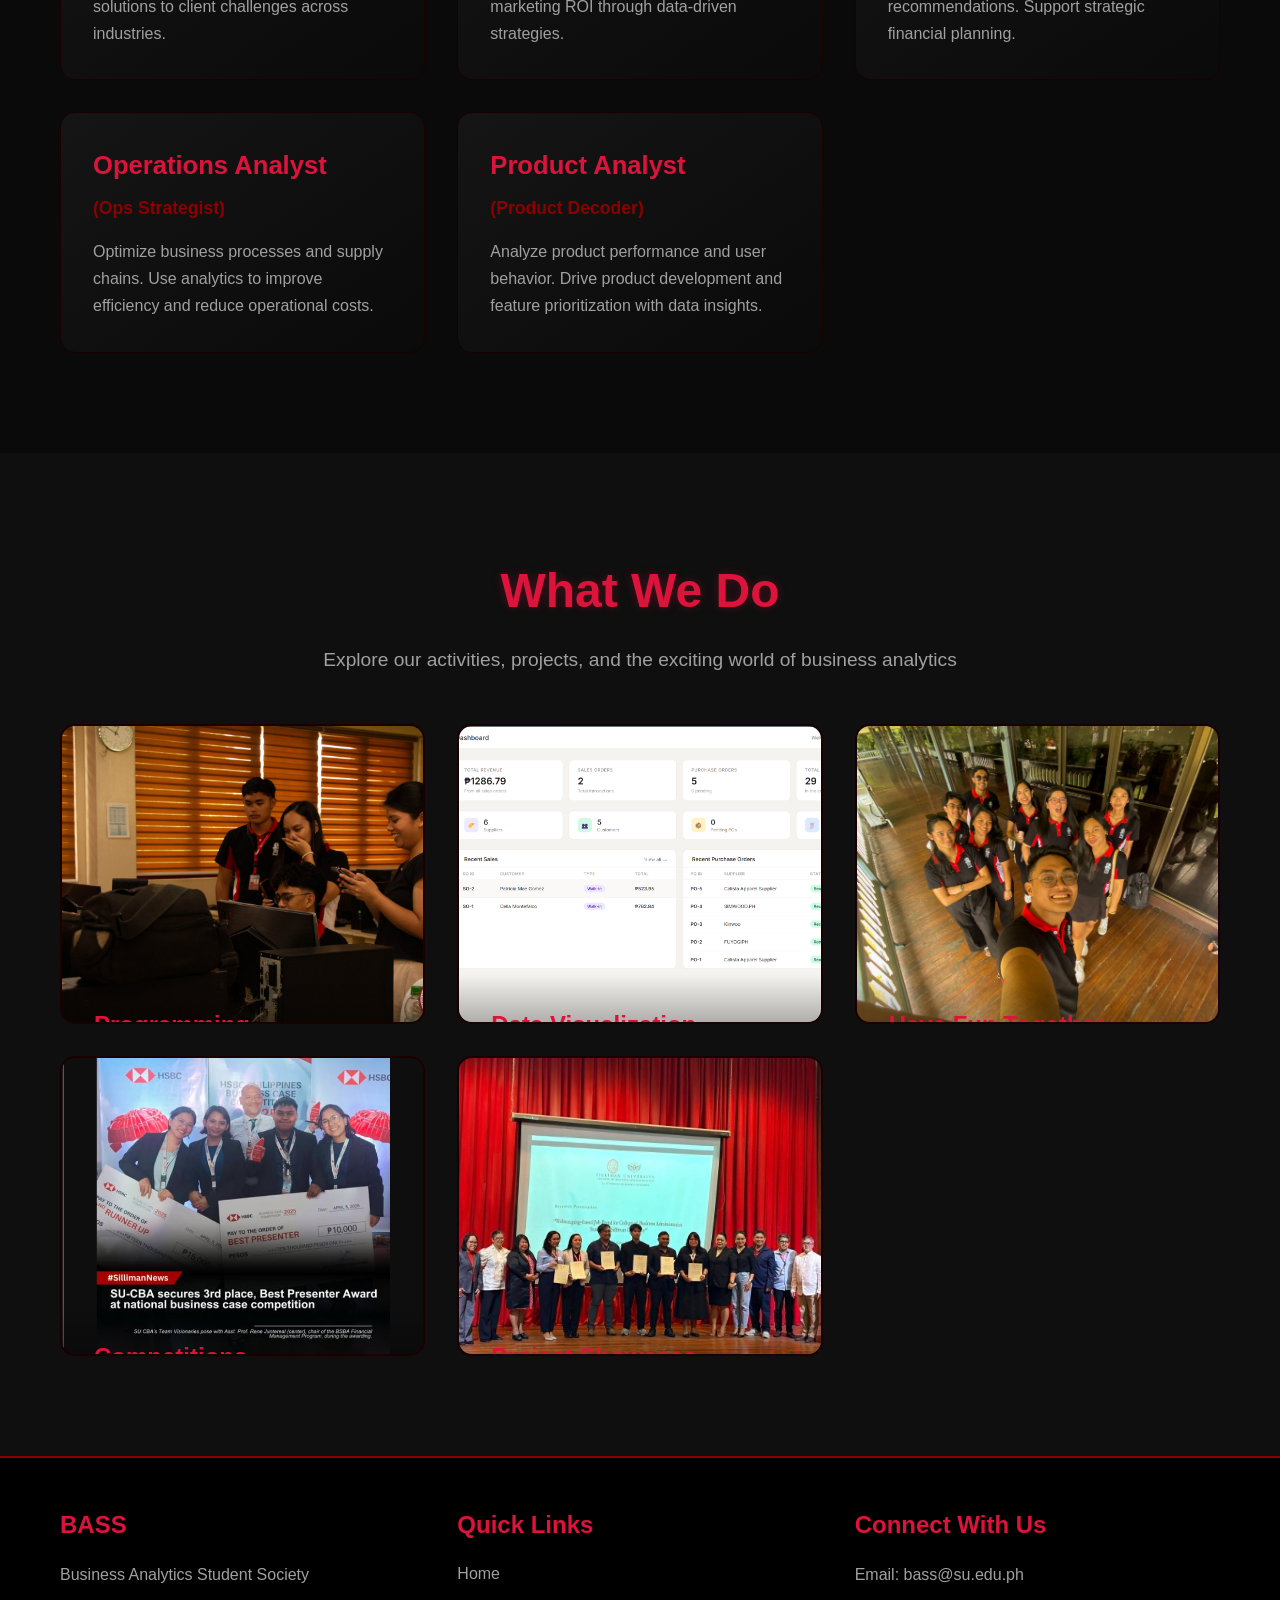
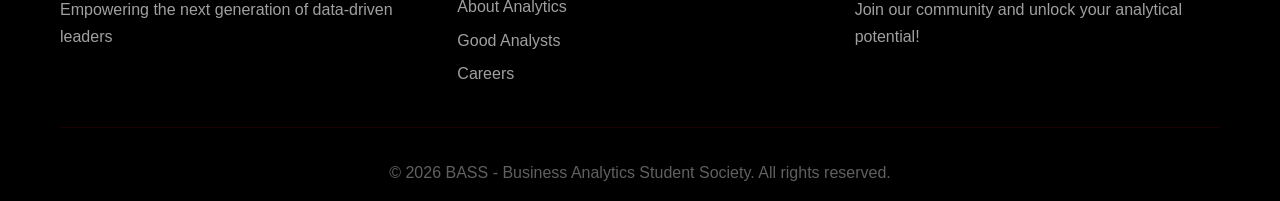
==== commit f819bbed: "Add menu toggle button to header" ====
--- a/index.html
+++ b/index.html
@@ -21,6 +21,7 @@
                 <li><a href="#careers">Careers</a></li>
                 <li><a href="#showcase">Showcase</a></li>
             </ul>
+            <div class="menu-toggle" onclick="toggleMenu()">☰</div>
         </nav>
     </header>
 
--- a/styles.css
+++ b/styles.css
@@ -10,7 +10,8 @@
     background-color: #0a0a0a;
     color: #e0e0e0;
     line-height: 1.6;
-    overflow-x: hidden;
+    min-width: 1200px;
+    overflow-x: auto;
 }
 
 .container {
@@ -549,45 +550,3 @@
     color: #606060;
 }
 
-/* Responsive Design */
-@media (max-width: 768px) {
-    .hero h1 {
-        font-size: 2.5rem;
-    }
-
-    .tagline {
-        font-size: 1.2rem;
-    }
-
-    .nav-links {
-        gap: 1rem;
-        font-size: 0.9rem;
-    }
-
-    .about h2,
-    .importance h2,
-    .analysts h2,
-    .careers h2,
-    .showcase h2 {
-        font-size: 2rem;
-    }
-
-    .showcase-grid {
-        grid-template-columns: 1fr;
-    }
-}
-
-@media (max-width: 480px) {
-    .hero h1 {
-        font-size: 2rem;
-    }
-
-    .logo {
-        font-size: 1.5rem;
-    }
-
-    .nav-links {
-        flex-direction: column;
-        gap: 0.5rem;
-    }
-}
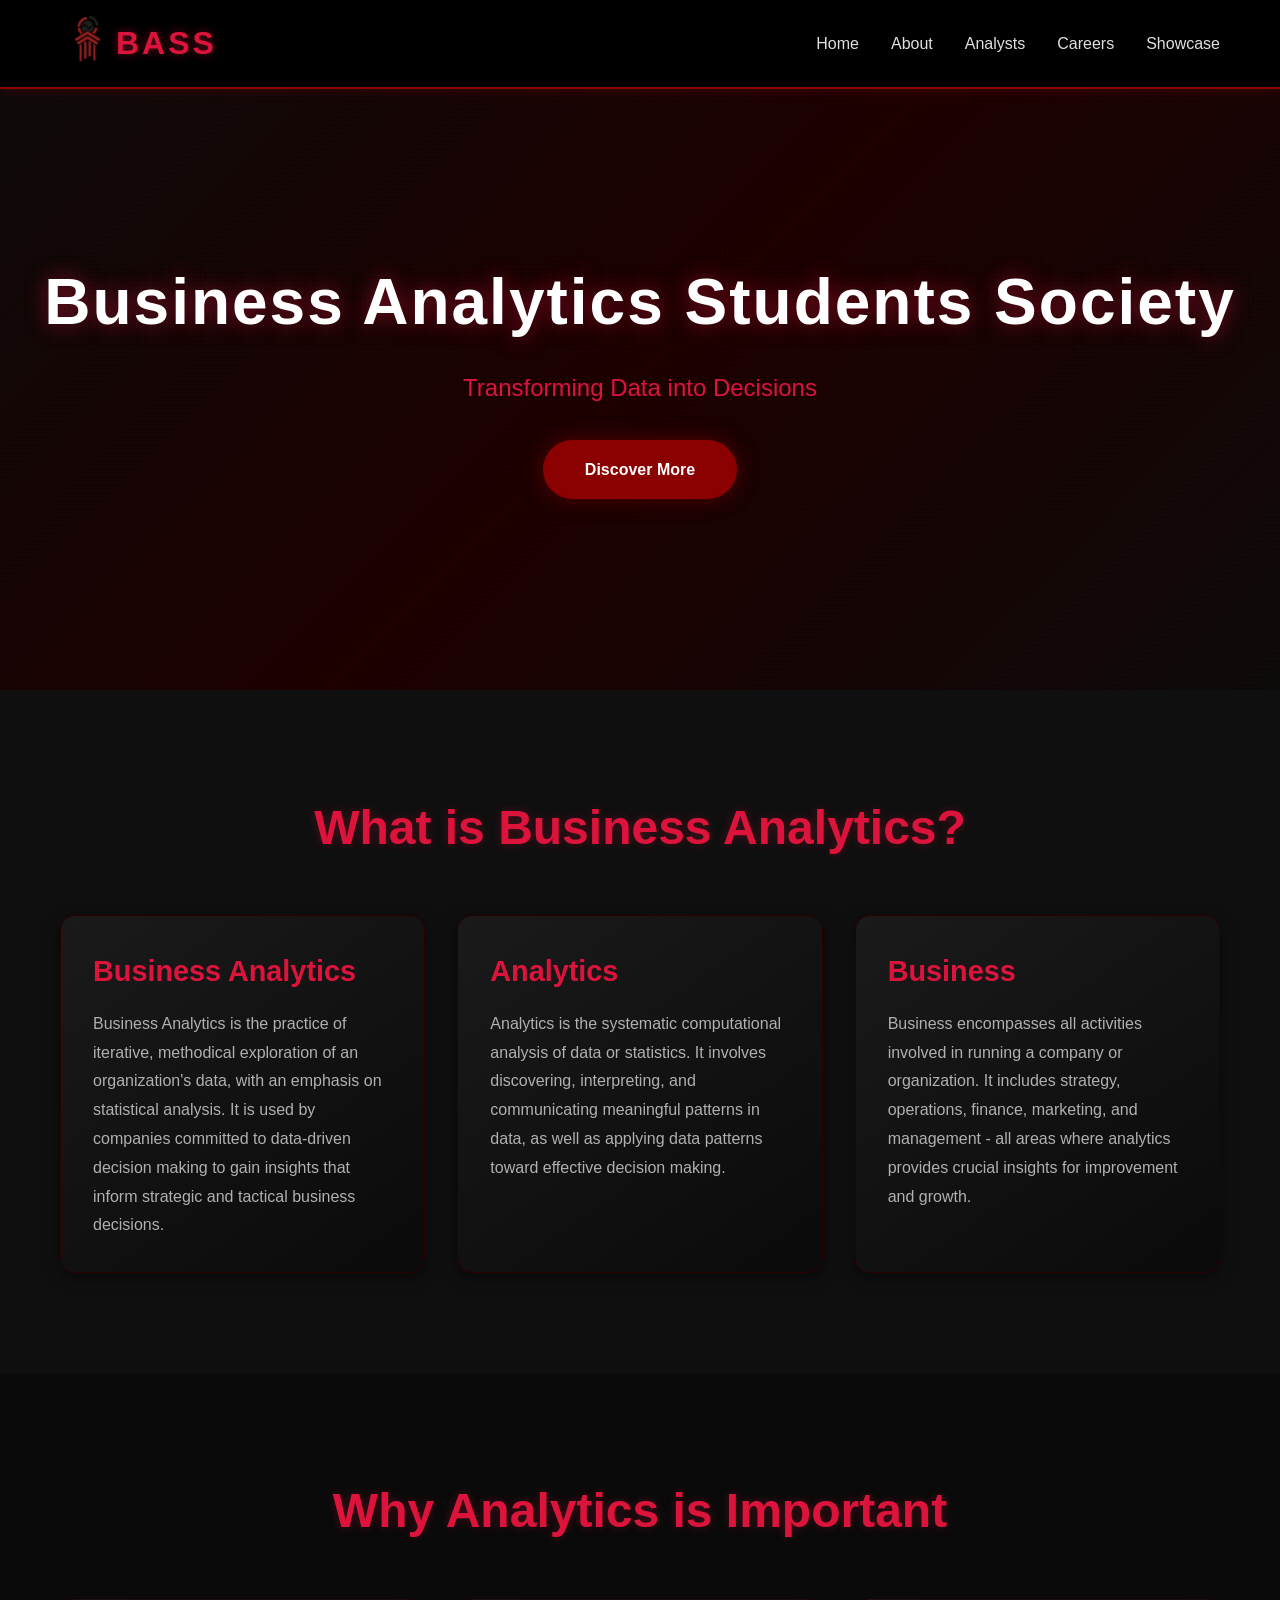
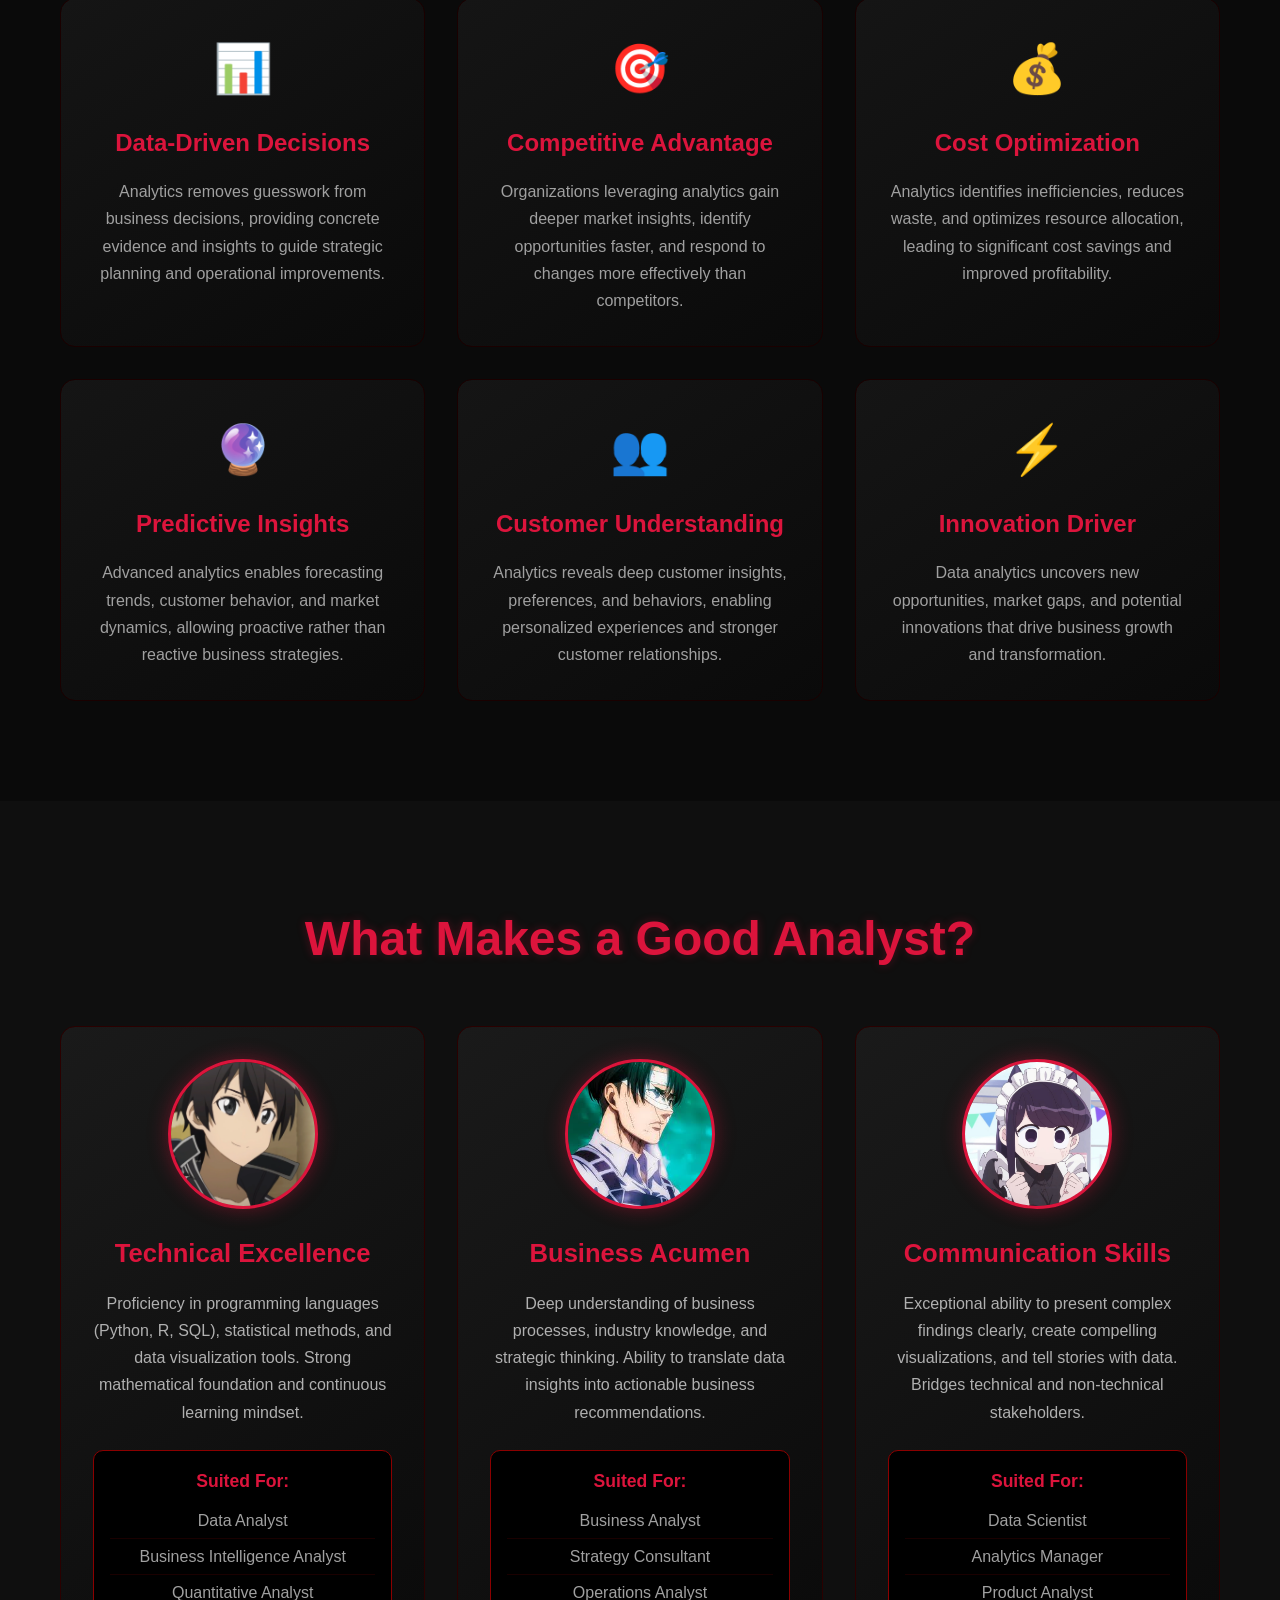
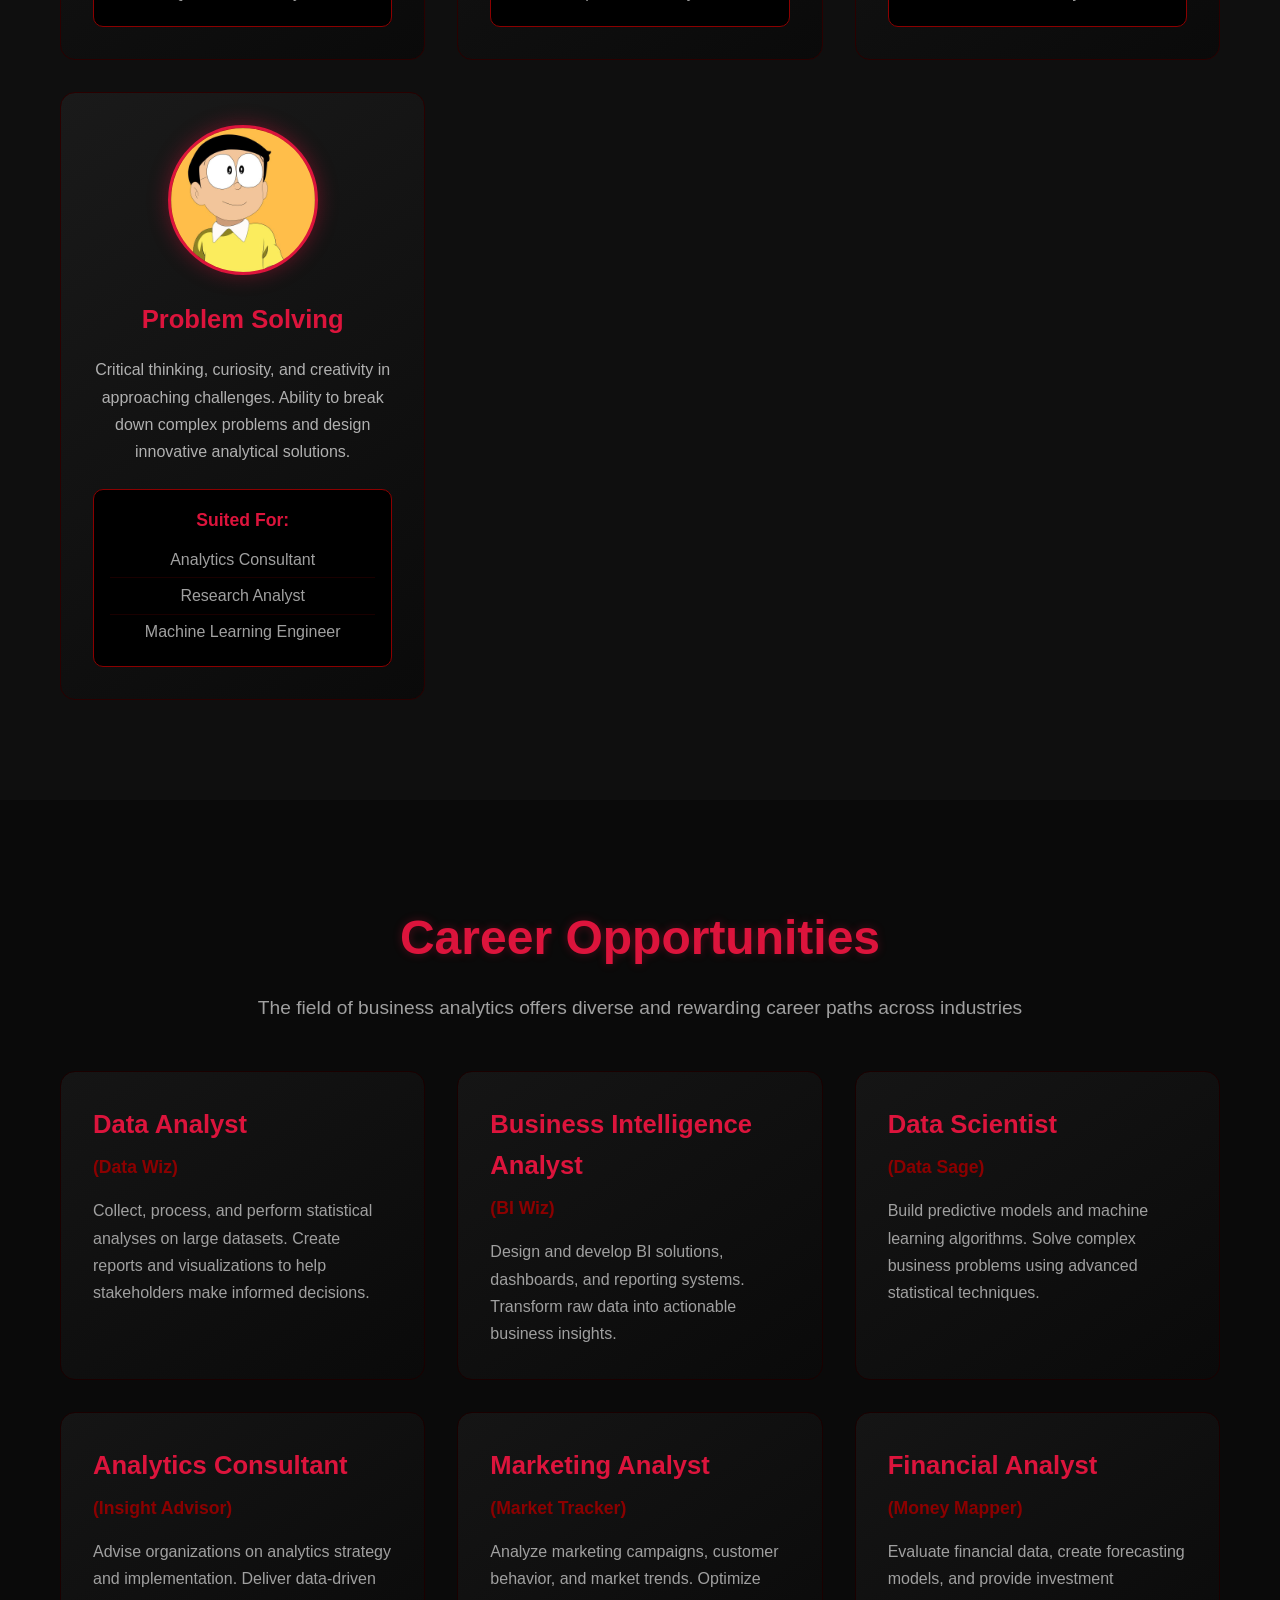
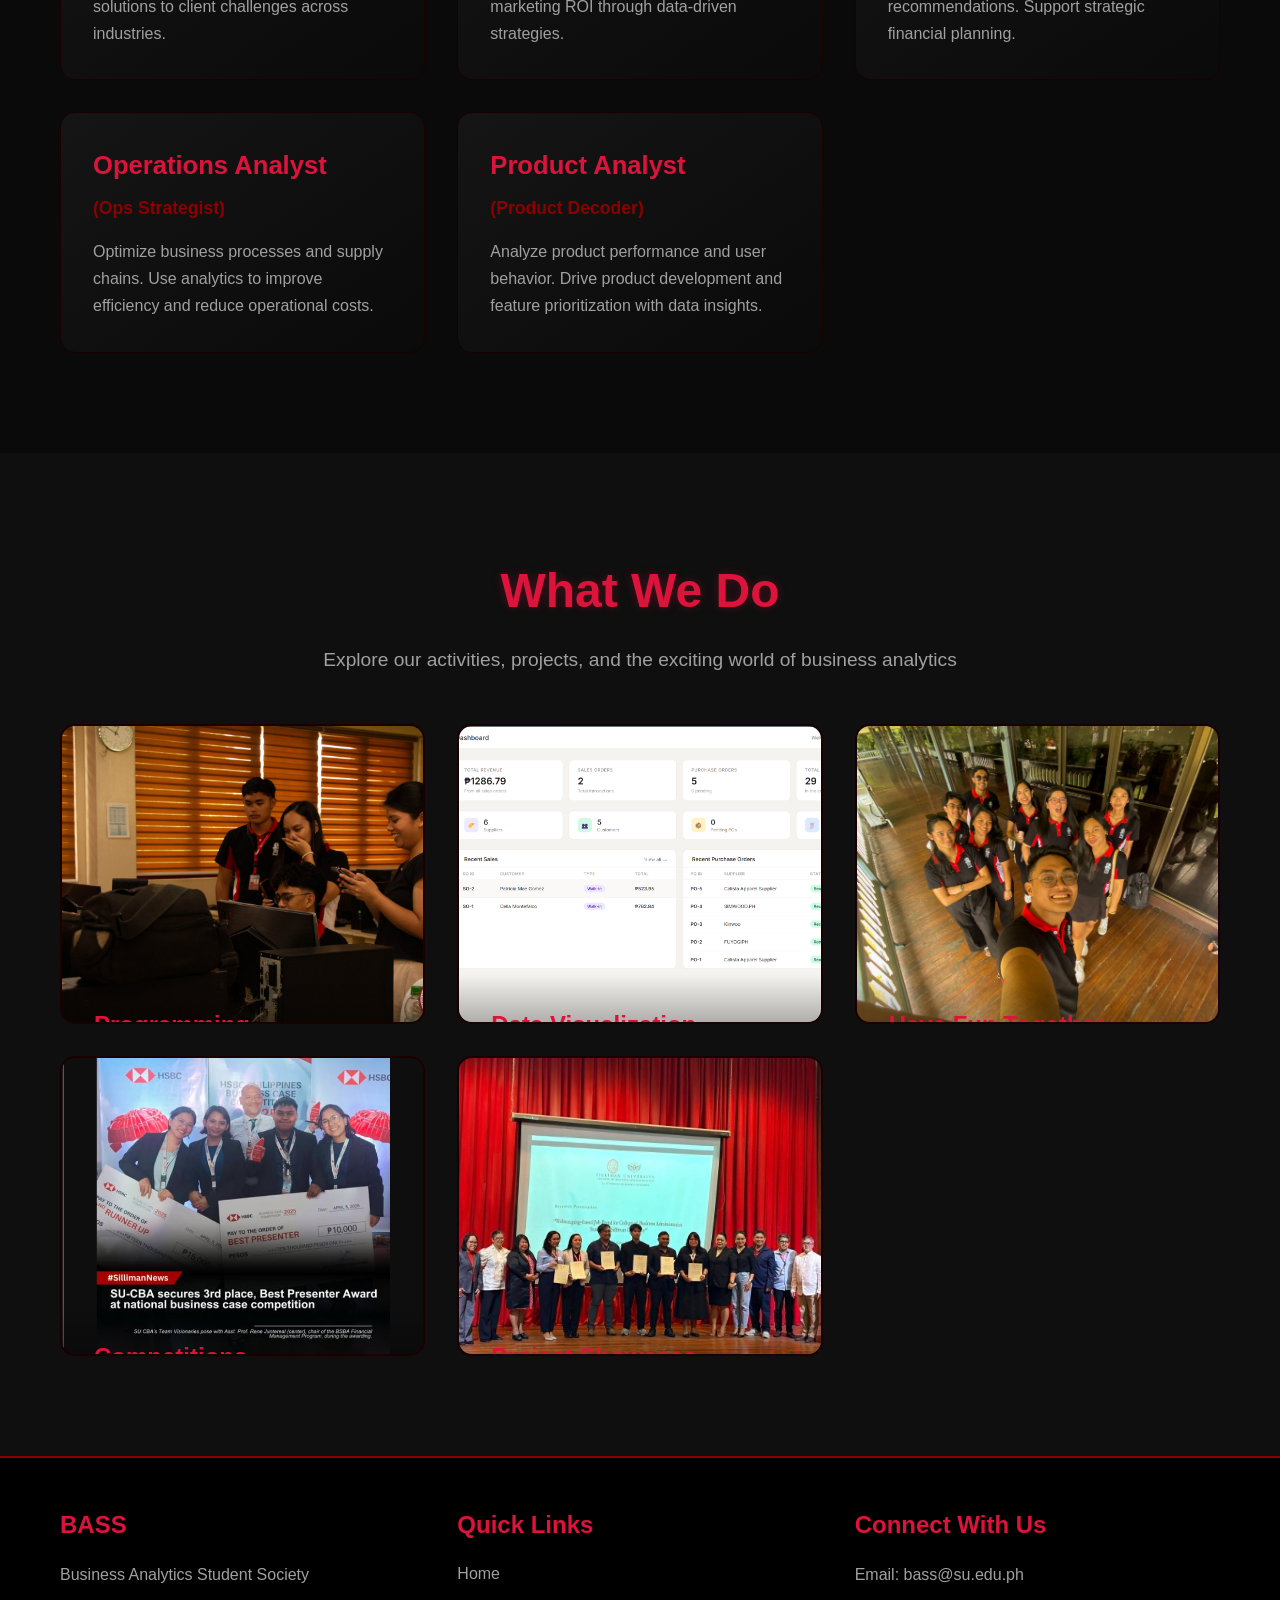
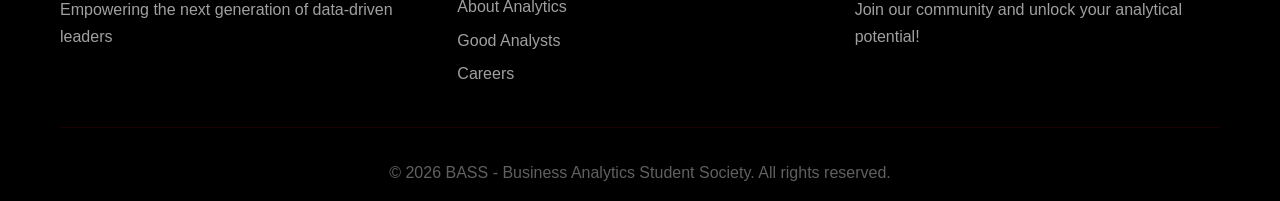
==== commit 7a4a7038: "Update index.html" ====
--- a/index.html
+++ b/index.html
@@ -287,5 +287,10 @@
             </div>
         </div>
     </footer>
+    <script>
+function toggleMenu() {
+    document.getElementById("navLinks").classList.toggle("show");
+}
+</script>
 </body>
 </html>
--- a/styles.css
+++ b/styles.css
@@ -549,4 +549,33 @@
     border-top: 1px solid #1a0000;
     color: #606060;
 }
-
+.menu-toggle {
+    display: none;
+    font-size: 2rem;
+    color: #dc143c;
+    cursor: pointer;
+}
+
+@media (max-width: 768px) {
+    .menu-toggle {
+        display: block;
+    }
+
+    .nav-links {
+        display: none;
+        position: absolute;
+        top: 80px;
+        right: 20px;
+        background: #111;
+        flex-direction: column;
+        width: 200px;
+        padding: 1rem;
+        border-radius: 10px;
+        border: 1px solid #8b0000;
+        box-shadow: 0 4px 15px rgba(0,0,0,0.5);
+    }
+
+    .nav-links.show {
+        display: flex;
+    }
+}
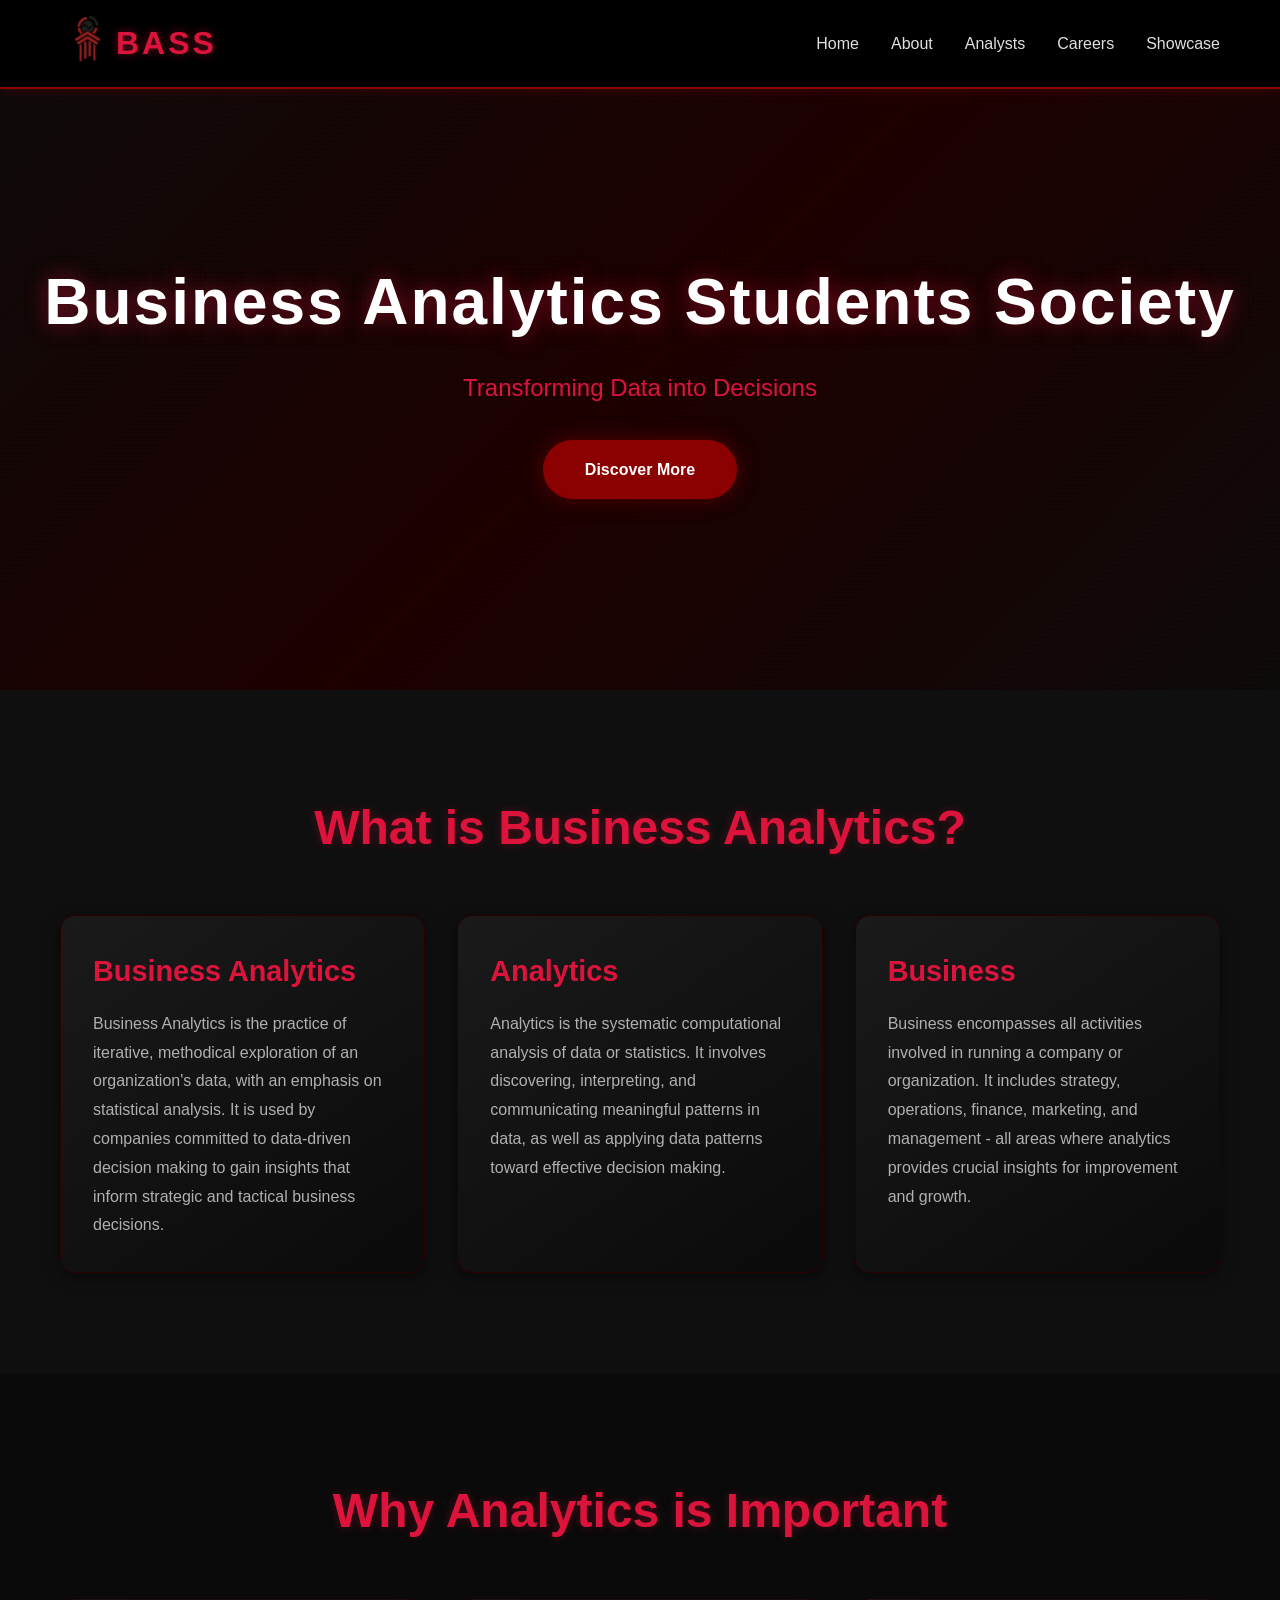
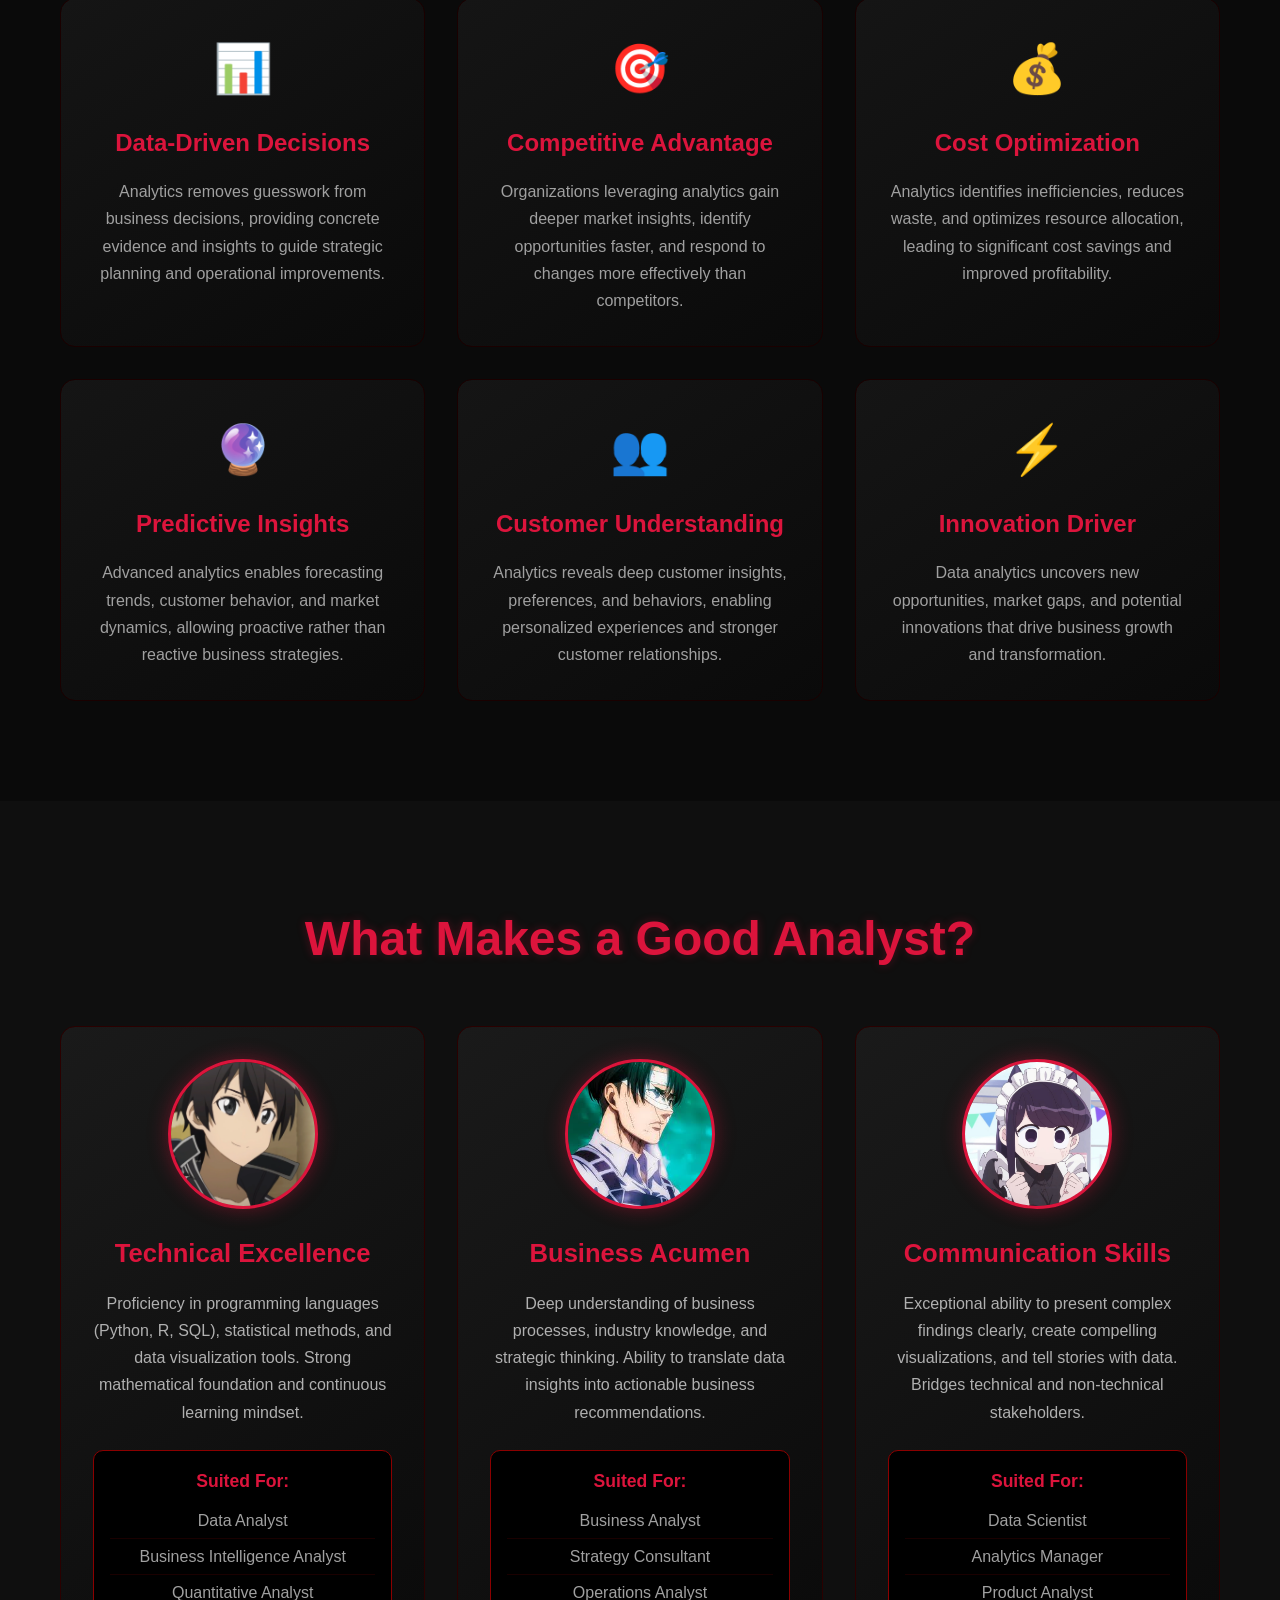
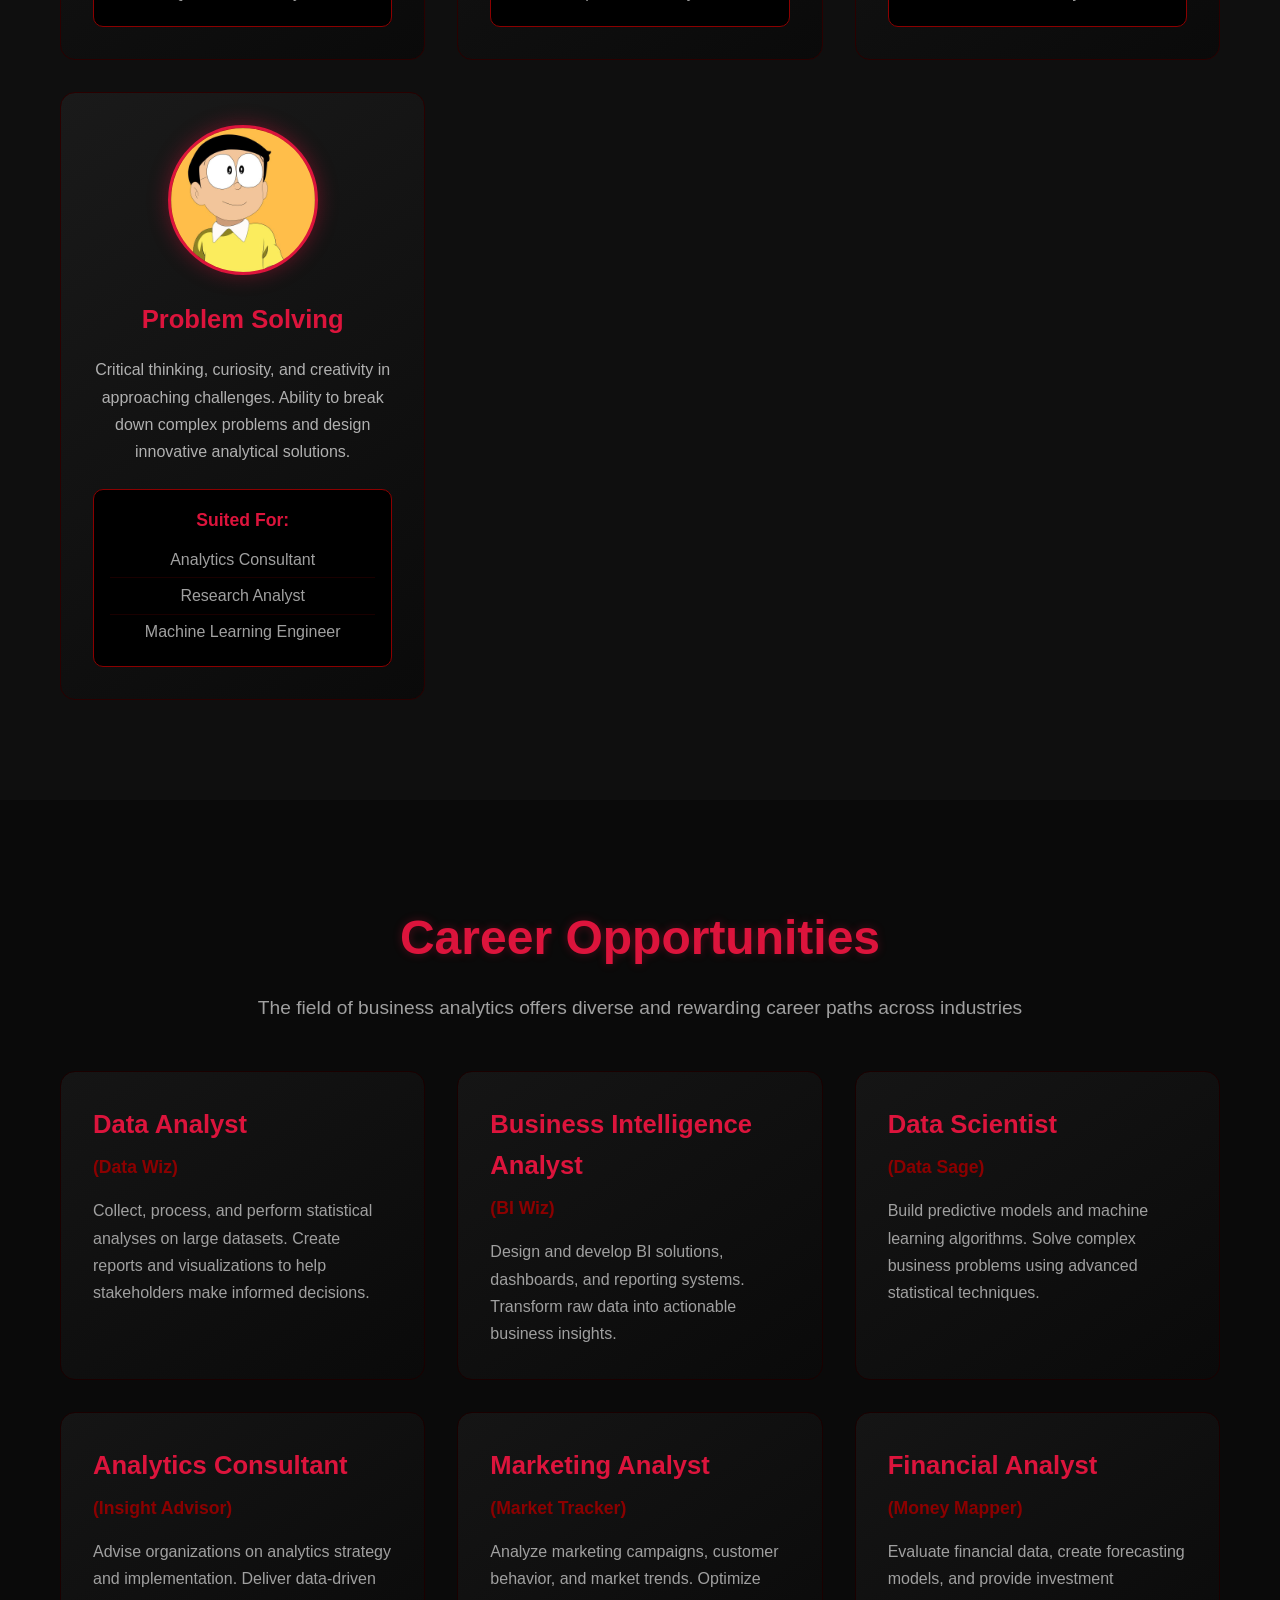
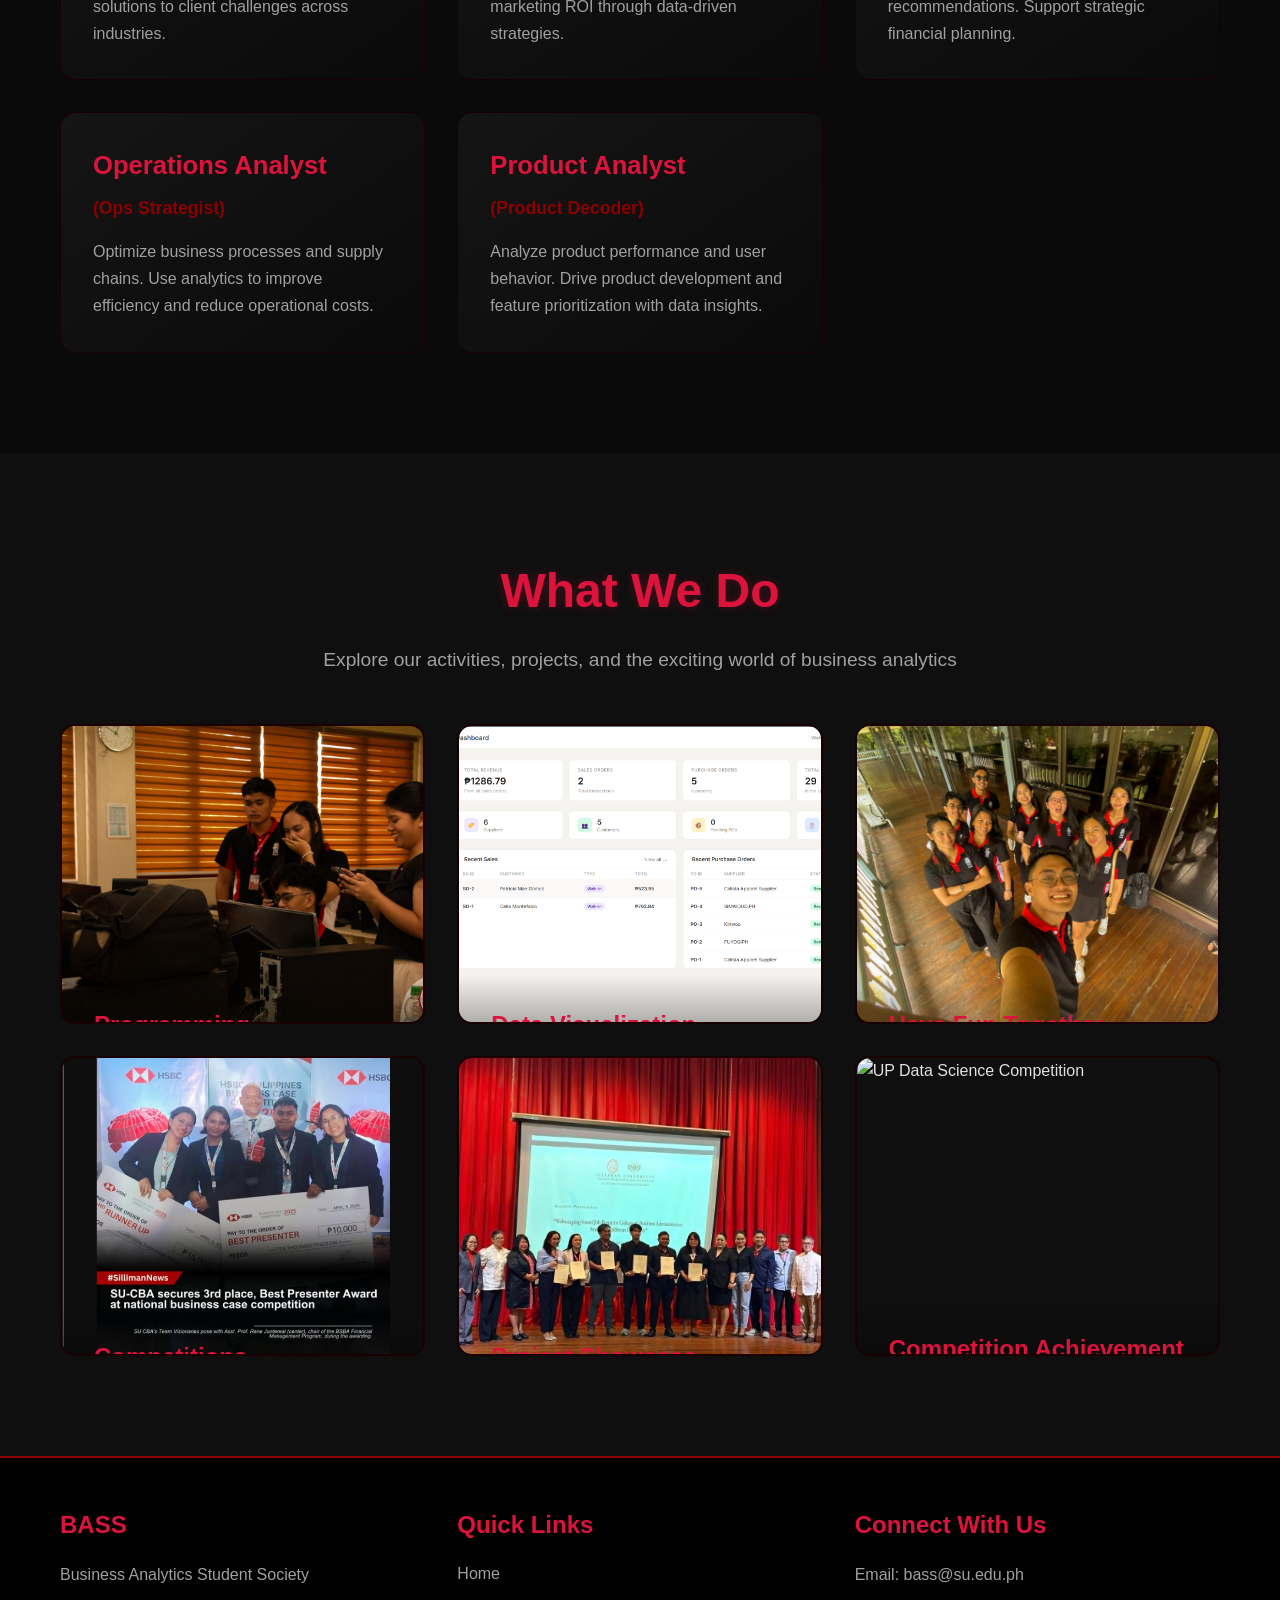
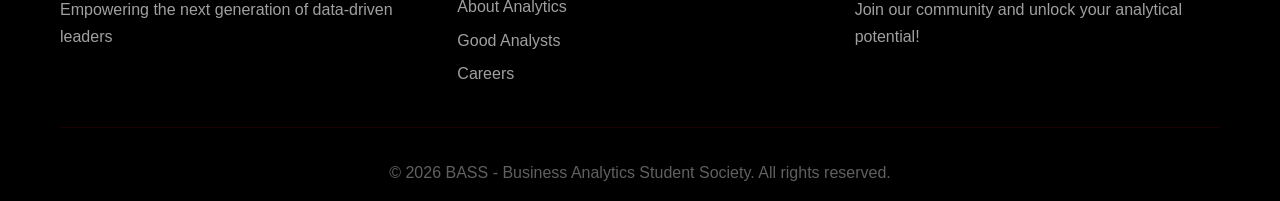
==== commit 5dbfc7b9: "Add competition achievement showcase item Added a new showcase item for competition achievement." ====
--- a/index.html
+++ b/index.html
@@ -14,7 +14,7 @@
                 <img class="logo-img" src="pics/logo-01 (1).png" alt="BASS Logo">
                 <div class="logo-text">BASS</div>
             </div>
-            <ul class="nav-links">
+            <ul class="nav-links" id="navLinks">
                 <li><a href="#home">Home</a></li>
                 <li><a href="#about">About</a></li>
                 <li><a href="#analysts">Analysts</a></li>
@@ -254,6 +254,13 @@
                         <p>Present your analytics projects and gain real-world experience</p>
                     </div>
                 </div>
+                <div class="showcase-item">
+                    <img src="pics/datascience-award.jpg" alt="UP Data Science Competition">
+                    <div class="showcase-overlay">
+                        <h3>Competition Achievement</h3>
+                        <p>Proudly earned 2nd Place in the UP Data Science Competition, showcasing BASS excellence in analytics and innovation.</p>
+                    </div>
+                </div>
             </div>
         </div>
     </section>
--- a/styles.css
+++ b/styles.css
@@ -10,8 +10,7 @@
     background-color: #0a0a0a;
     color: #e0e0e0;
     line-height: 1.6;
-    min-width: 1200px;
-    overflow-x: auto;
+    overflow-x: hidden;
 }
 
 .container {
@@ -554,28 +553,128 @@
     font-size: 2rem;
     color: #dc143c;
     cursor: pointer;
-}
-
+    z-index: 2001;
+    position: relative;
+}
+@media (max-width: 480px) {
+    .hero h1 {
+        font-size: 2rem;
+    }
+
+    .logo {
+        font-size: 1.5rem;
+    }
+
+    .nav-links {
+        flex-direction: column;
+        gap: 0.5rem;
+    }
+}
 @media (max-width: 768px) {
-    .menu-toggle {
-        display: block;
+    body {
+        overflow-x: hidden;
+    }
+
+    .container {
+        padding: 0 15px;
+    }
+
+    .hero {
+        height: auto;
+        padding: 120px 20px 80px;
+    }
+
+    .hero h1 {
+        font-size: 2rem;
+        line-height: 1.2;
+    }
+
+    .tagline {
+        font-size: 1rem;
+    }
+
+    .about h2,
+    .importance h2,
+    .analysts h2,
+    .careers h2,
+    .showcase h2 {
+        font-size: 2rem;
+        line-height: 1.2;
+    }
+
+    .definition-grid,
+    .importance-grid,
+    .analyst-profiles,
+    .career-grid,
+    .showcase-grid,
+    .footer-content {
+        grid-template-columns: 1fr;
+        gap: 1.2rem;
+    }
+
+    .definition-card,
+    .importance-item,
+    .analyst-card,
+    .career-card {
+        padding: 1.2rem;
+    }
+
+    .analyst-image {
+        width: 110px;
+        height: 110px;
+    }
+
+    .showcase-item {
+        height: 220px;
+    }
+
+    .showcase-overlay {
+        transform: translateY(0);
+        padding: 1rem;
+    }
+
+    .showcase-overlay h3 {
+        font-size: 1.2rem;
+    }
+
+    .showcase-overlay p {
+        font-size: 0.9rem;
     }
 
     .nav-links {
         display: none;
         position: absolute;
-        top: 80px;
-        right: 20px;
+        top: 70px;
+        right: 10px;
         background: #111;
         flex-direction: column;
-        width: 200px;
-        padding: 1rem;
-        border-radius: 10px;
+        width: 170px;
+        padding: 0.8rem;
+        border-radius: 12px;
         border: 1px solid #8b0000;
         box-shadow: 0 4px 15px rgba(0,0,0,0.5);
+        gap: 0.8rem;
+        text-align: center;
     }
 
     .nav-links.show {
         display: flex;
     }
-}
+
+    .menu-toggle {
+        display: block;
+    }
+    header {
+        padding: 0.7rem 0;
+    }
+
+    .logo-img {
+        width: 42px;
+        height: 42px;
+    }
+
+    .logo-text {
+        font-size: 1.4rem;
+        letter-spacing: 1px;
+    }
+}
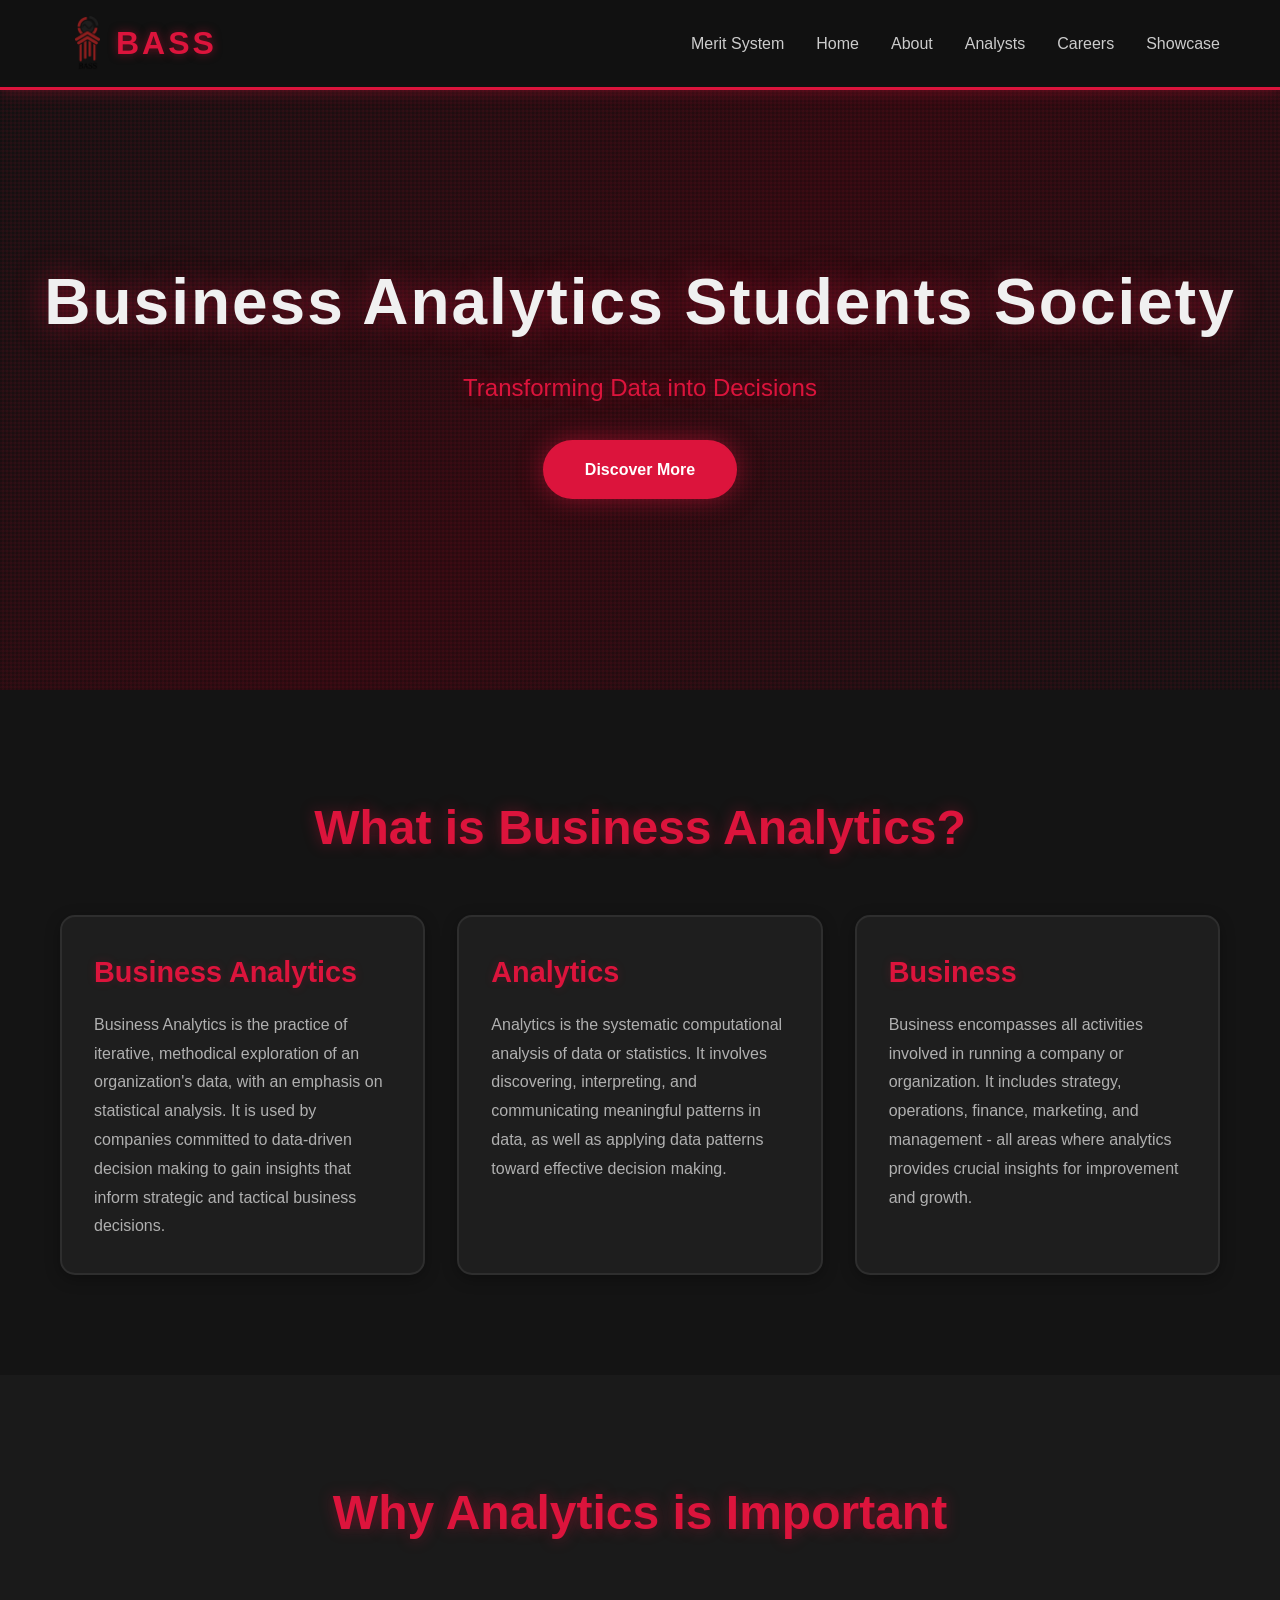
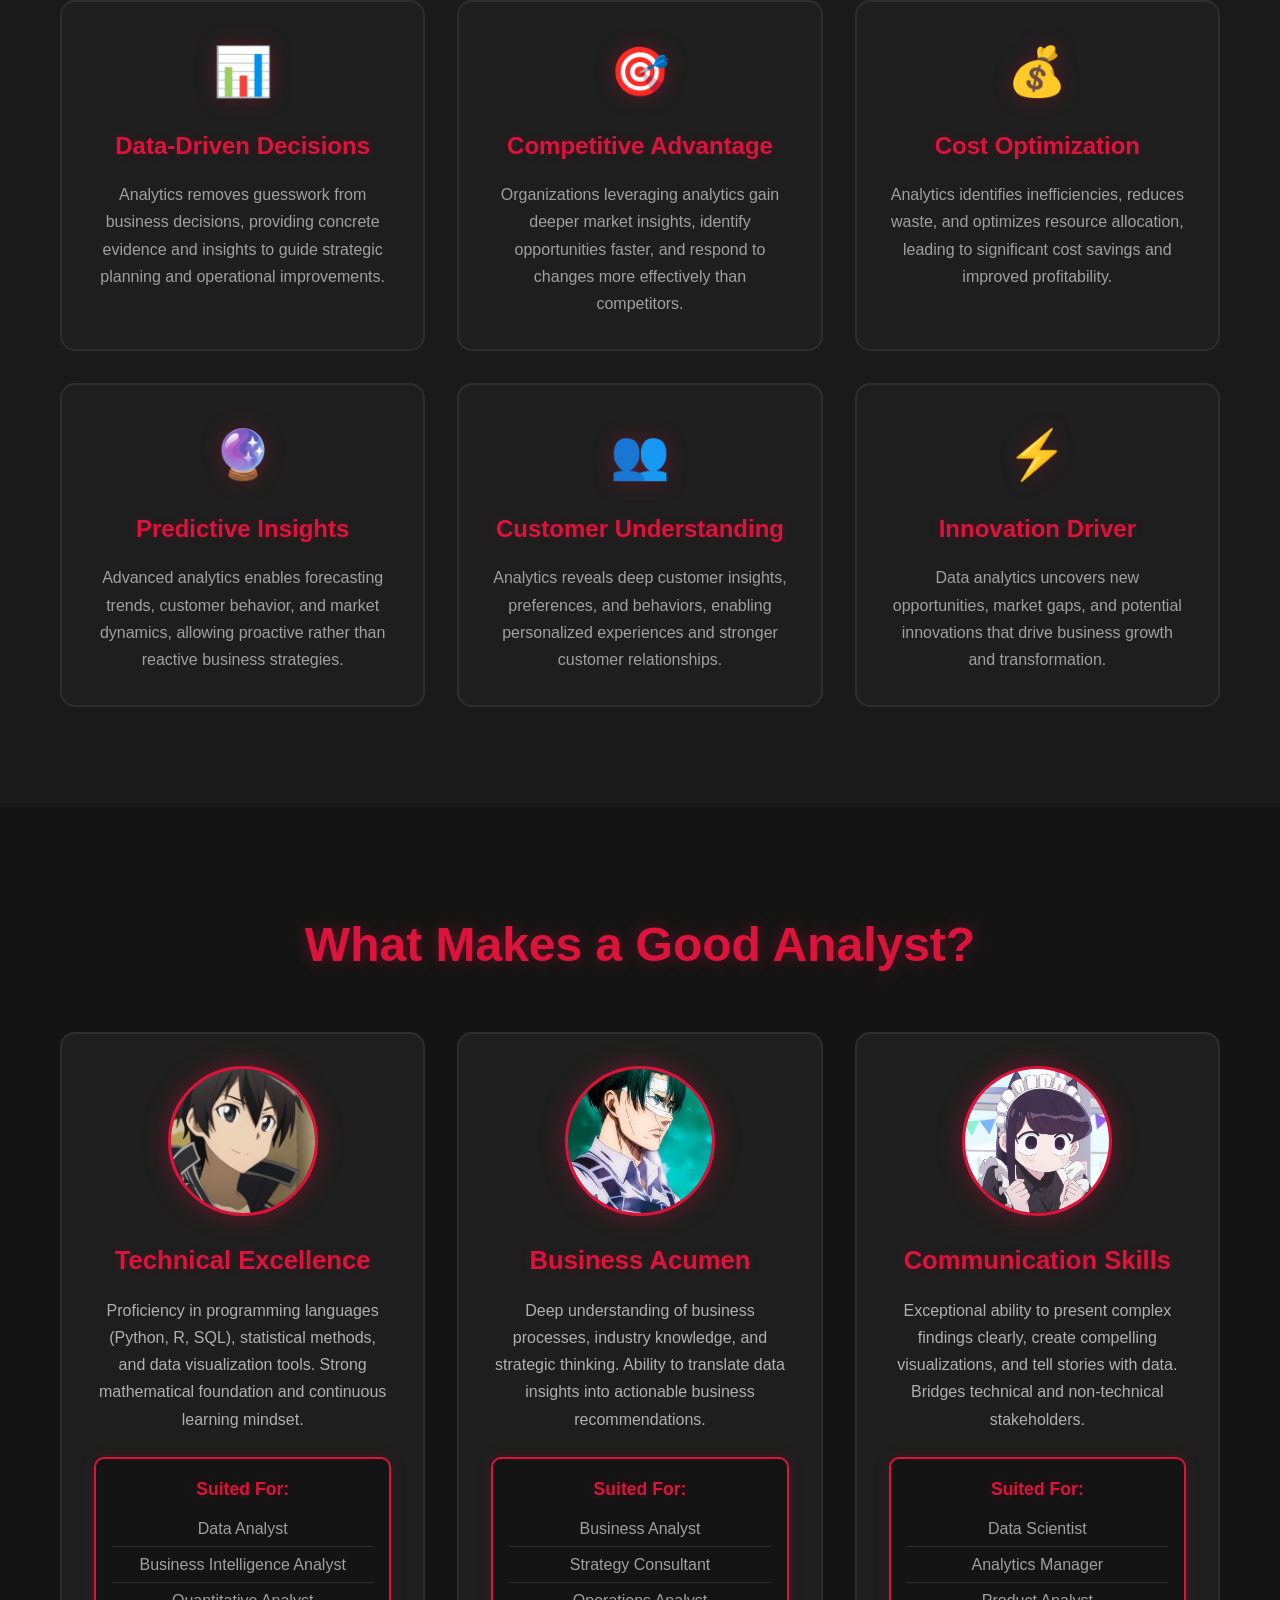
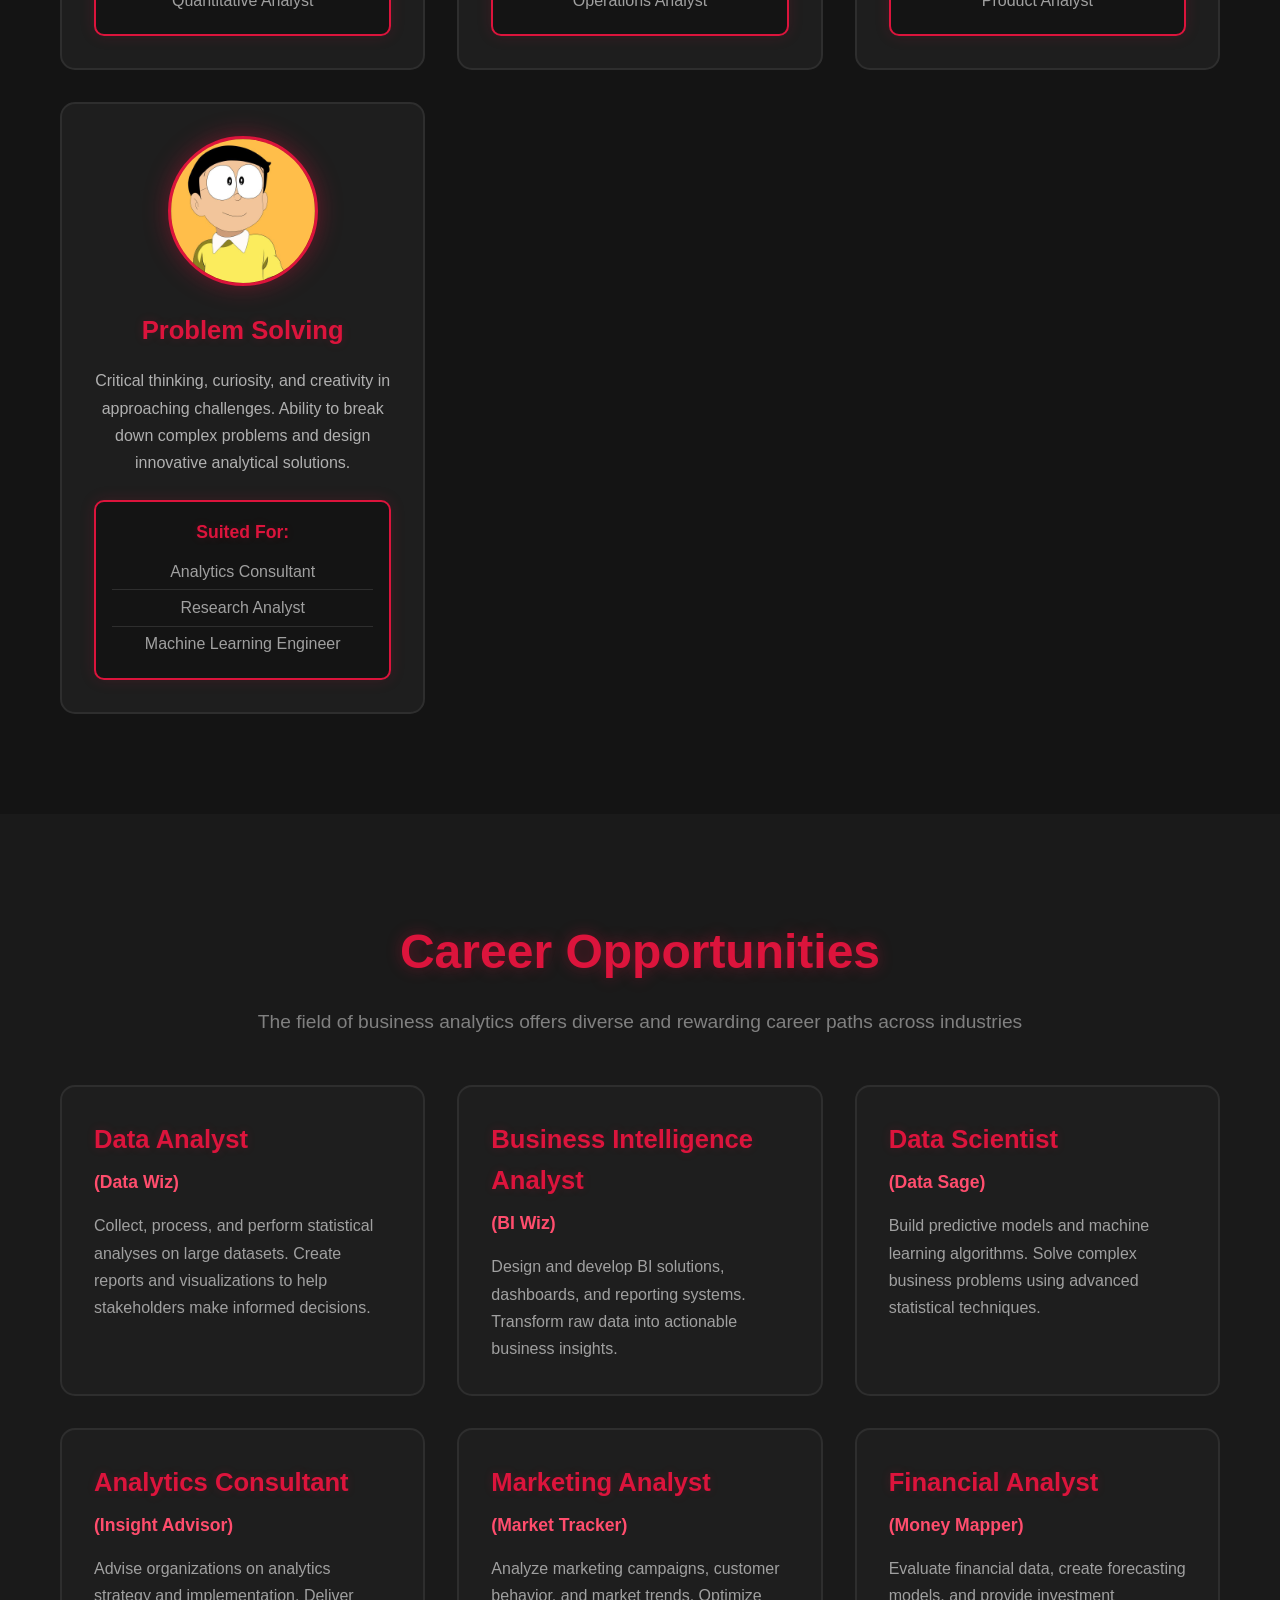
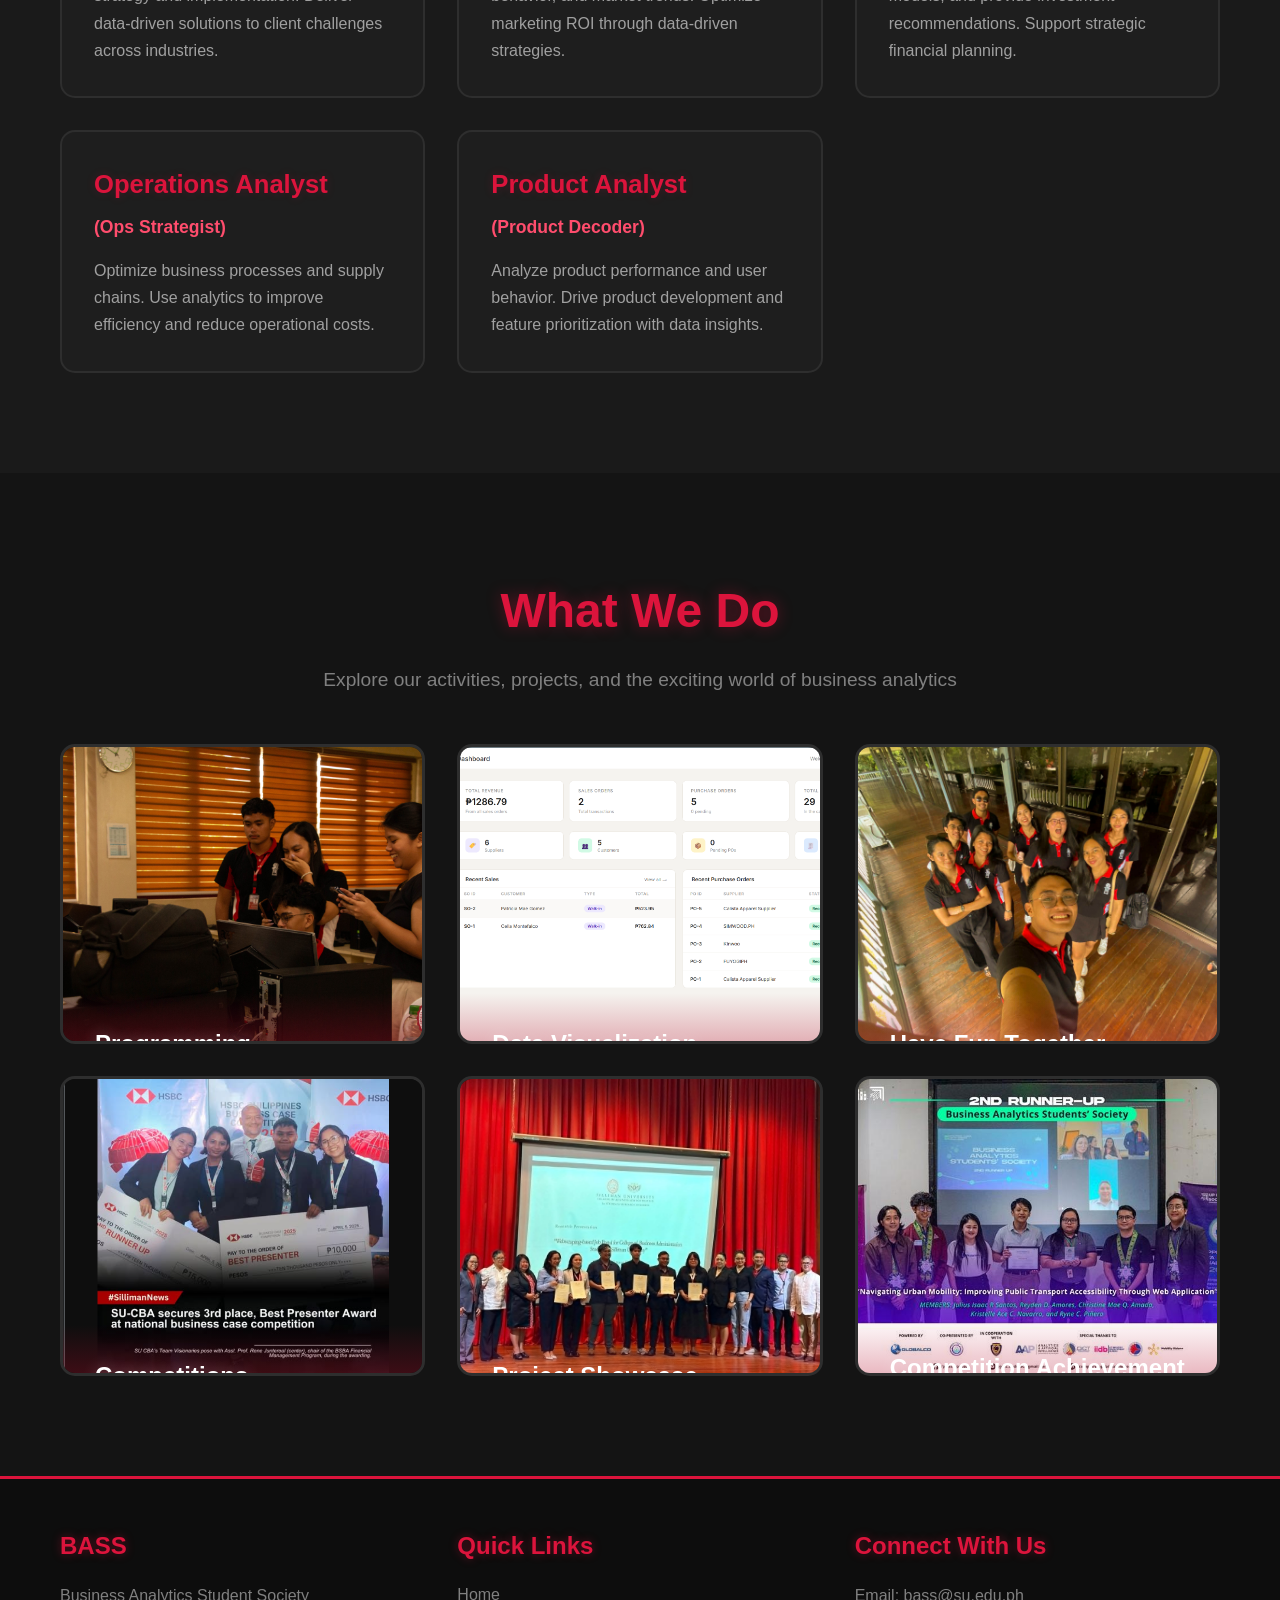
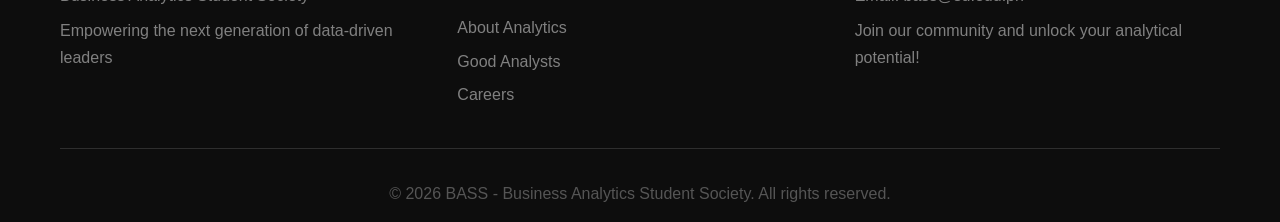
==== commit 51e886a2: "Add link to Merit System in navigation menu" ====
--- a/index.html
+++ b/index.html
@@ -15,6 +15,7 @@
                 <div class="logo-text">BASS</div>
             </div>
             <ul class="nav-links" id="navLinks">
+                <li><a href="merit-system.html">Merit System</a></li>
                 <li><a href="#home">Home</a></li>
                 <li><a href="#about">About</a></li>
                 <li><a href="#analysts">Analysts</a></li>
--- a/styles.css
+++ b/styles.css
@@ -7,7 +7,7 @@
 
 body {
     font-family: 'Segoe UI', Tahoma, Geneva, Verdana, sans-serif;
-    background-color: #0a0a0a;
+    background-color: #1a1a1a;
     color: #e0e0e0;
     line-height: 1.6;
     overflow-x: hidden;
@@ -21,14 +21,14 @@
 
 /* Header and Navigation */
 header {
-    background-color: #000000;
+    background-color: #111111;
     padding: 1rem 0;
     position: fixed;
     width: 100%;
     top: 0;
     z-index: 1000;
-    border-bottom: 2px solid #8b0000;
-    box-shadow: 0 2px 10px rgba(139, 0, 0, 0.3);
+    border-bottom: 3px solid #dc143c;
+    box-shadow: 0 2px 15px rgba(220, 20, 60, 0.3);
 }
 
 nav {
@@ -71,7 +71,7 @@
 }
 
 .nav-links a {
-    color: #e0e0e0;
+    color: #cccccc;
     text-decoration: none;
     font-weight: 500;
     transition: color 0.3s ease;
@@ -99,7 +99,7 @@
 
 /* Hero Section */
 .hero {
-    background: linear-gradient(135deg, #0a0a0a 0%, #1a0000 50%, #0a0a0a 100%);
+    background: linear-gradient(135deg, #111111 0%, #2a0a0f 50%, #111111 100%);
     height: 70vh;
     display: flex;
     align-items: center;
@@ -122,15 +122,15 @@
             90deg,
             transparent,
             transparent 2px,
-            rgba(139, 0, 0, 0.03) 2px,
-            rgba(139, 0, 0, 0.03) 4px
+            rgba(220, 20, 60, 0.05) 2px,
+            rgba(220, 20, 60, 0.05) 4px
         ),
         repeating-linear-gradient(
             0deg,
             transparent,
             transparent 2px,
-            rgba(139, 0, 0, 0.03) 2px,
-            rgba(139, 0, 0, 0.03) 4px
+            rgba(220, 20, 60, 0.05) 2px,
+            rgba(220, 20, 60, 0.05) 4px
         );
     pointer-events: none;
 }
@@ -142,8 +142,8 @@
 .hero h1 {
     font-size: 4rem;
     margin-bottom: 1rem;
-    color: #ffffff;
-    text-shadow: 0 0 20px rgba(220, 20, 60, 0.5);
+    color: #f0f0f0;
+    text-shadow: 0 0 30px rgba(220, 20, 60, 0.5);
     letter-spacing: 2px;
 }
 
@@ -151,33 +151,34 @@
     font-size: 1.5rem;
     color: #dc143c;
     margin-bottom: 2rem;
-    font-weight: 300;
+    font-weight: 400;
+    text-shadow: 0 0 15px rgba(220, 20, 60, 0.4);
 }
 
 .cta-button {
     display: inline-block;
     padding: 15px 40px;
-    background-color: #8b0000;
+    background-color: #dc143c;
     color: #ffffff;
     text-decoration: none;
     border-radius: 50px;
     font-weight: bold;
     transition: all 0.3s ease;
-    border: 2px solid #8b0000;
-    box-shadow: 0 0 20px rgba(139, 0, 0, 0.5);
+    border: 2px solid #dc143c;
+    box-shadow: 0 0 25px rgba(220, 20, 60, 0.5);
 }
 
 .cta-button:hover {
-    background-color: transparent;
-    border-color: #dc143c;
-    box-shadow: 0 0 30px rgba(220, 20, 60, 0.7);
+    background-color: #b01030;
+    border-color: #b01030;
+    box-shadow: 0 0 35px rgba(220, 20, 60, 0.7);
     transform: translateY(-2px);
 }
 
 /* About Section */
 .about {
     padding: 100px 0;
-    background-color: #0f0f0f;
+    background-color: #141414;
 }
 
 .about h2 {
@@ -185,7 +186,7 @@
     font-size: 3rem;
     margin-bottom: 3rem;
     color: #dc143c;
-    text-shadow: 0 0 10px rgba(220, 20, 60, 0.3);
+    text-shadow: 0 0 15px rgba(220, 20, 60, 0.4);
 }
 
 .definition-grid {
@@ -195,24 +196,25 @@
 }
 
 .definition-card {
-    background: linear-gradient(145deg, #1a1a1a, #0a0a0a);
+    background: #1e1e1e;
     padding: 2rem;
     border-radius: 15px;
-    border: 1px solid #2a0000;
+    border: 2px solid #2e2e2e;
     transition: all 0.3s ease;
-    box-shadow: 0 4px 15px rgba(0, 0, 0, 0.5);
+    box-shadow: 0 4px 15px rgba(0, 0, 0, 0.3);
 }
 
 .definition-card:hover {
     transform: translateY(-10px);
-    border-color: #8b0000;
-    box-shadow: 0 8px 25px rgba(139, 0, 0, 0.4);
+    border-color: #dc143c;
+    box-shadow: 0 8px 30px rgba(220, 20, 60, 0.3);
 }
 
 .definition-card h3 {
     color: #dc143c;
     font-size: 1.8rem;
     margin-bottom: 1rem;
+    text-shadow: 0 0 10px rgba(220, 20, 60, 0.2);
 }
 
 .definition-card p {
@@ -223,7 +225,7 @@
 /* Importance Section */
 .importance {
     padding: 100px 0;
-    background-color: #0a0a0a;
+    background-color: #1a1a1a;
 }
 
 .importance h2 {
@@ -231,7 +233,7 @@
     font-size: 3rem;
     margin-bottom: 3rem;
     color: #dc143c;
-    text-shadow: 0 0 10px rgba(220, 20, 60, 0.3);
+    text-shadow: 0 0 15px rgba(220, 20, 60, 0.4);
 }
 
 .importance-grid {
@@ -241,29 +243,31 @@
 }
 
 .importance-item {
-    background: linear-gradient(145deg, #151515, #0a0a0a);
+    background: #1e1e1e;
     padding: 2rem;
     border-radius: 15px;
     text-align: center;
-    border: 1px solid #1a0000;
+    border: 2px solid #2e2e2e;
     transition: all 0.3s ease;
 }
 
 .importance-item:hover {
     transform: translateY(-5px);
-    border-color: #8b0000;
-    box-shadow: 0 10px 30px rgba(139, 0, 0, 0.3);
+    border-color: #dc143c;
+    box-shadow: 0 10px 30px rgba(220, 20, 60, 0.3);
 }
 
 .importance-icon {
     font-size: 3rem;
     margin-bottom: 1rem;
+    filter: drop-shadow(0 0 10px rgba(220, 20, 60, 0.3));
 }
 
 .importance-item h3 {
     color: #dc143c;
     font-size: 1.5rem;
     margin-bottom: 1rem;
+    text-shadow: 0 0 10px rgba(220, 20, 60, 0.2);
 }
 
 .importance-item p {
@@ -274,7 +278,7 @@
 /* Analysts Section */
 .analysts {
     padding: 100px 0;
-    background-color: #0f0f0f;
+    background-color: #141414;
 }
 
 .analysts h2 {
@@ -282,7 +286,7 @@
     font-size: 3rem;
     margin-bottom: 3rem;
     color: #dc143c;
-    text-shadow: 0 0 10px rgba(220, 20, 60, 0.3);
+    text-shadow: 0 0 15px rgba(220, 20, 60, 0.4);
 }
 
 .analyst-profiles {
@@ -292,18 +296,18 @@
 }
 
 .analyst-card {
-    background: linear-gradient(145deg, #1a1a1a, #0a0a0a);
+    background: #1e1e1e;
     padding: 2rem;
     border-radius: 15px;
-    border: 1px solid #2a0000;
+    border: 2px solid #2e2e2e;
     transition: all 0.3s ease;
     text-align: center;
 }
 
 .analyst-card:hover {
     transform: translateY(-10px);
-    border-color: #8b0000;
-    box-shadow: 0 10px 40px rgba(139, 0, 0, 0.4);
+    border-color: #dc143c;
+    box-shadow: 0 10px 40px rgba(220, 20, 60, 0.4);
 }
 
 .analyst-image {
@@ -311,13 +315,13 @@
     height: 150px;
     margin: 0 auto 1.5rem;
     border-radius: 50%;
-    background: linear-gradient(135deg, #8b0000, #dc143c);
+    background: linear-gradient(135deg, #dc143c, #8b0000);
     display: flex;
     align-items: center;
     justify-content: center;
     overflow: hidden;
     border: 3px solid #dc143c;
-    box-shadow: 0 0 20px rgba(220, 20, 60, 0.4);
+    box-shadow: 0 0 25px rgba(220, 20, 60, 0.4);
 }
 
 .analyst-image img {
@@ -330,6 +334,7 @@
     color: #dc143c;
     font-size: 1.6rem;
     margin-bottom: 1rem;
+    text-shadow: 0 0 10px rgba(220, 20, 60, 0.2);
 }
 
 .analyst-description {
@@ -339,16 +344,18 @@
 }
 
 .suited-jobs {
-    background-color: #000000;
+    background-color: #141414;
     padding: 1rem;
     border-radius: 10px;
-    border: 1px solid #8b0000;
+    border: 2px solid #dc143c;
+    box-shadow: 0 0 15px rgba(220, 20, 60, 0.15);
 }
 
 .suited-jobs h4 {
     color: #dc143c;
     margin-bottom: 0.5rem;
     font-size: 1.1rem;
+    text-shadow: 0 0 8px rgba(220, 20, 60, 0.2);
 }
 
 .suited-jobs ul {
@@ -358,7 +365,7 @@
 
 .suited-jobs li {
     padding: 0.3rem 0;
-    border-bottom: 1px solid #1a0000;
+    border-bottom: 1px solid #2e2e2e;
 }
 
 .suited-jobs li:last-child {
@@ -368,7 +375,7 @@
 /* Careers Section */
 .careers {
     padding: 100px 0;
-    background-color: #0a0a0a;
+    background-color: #1a1a1a;
 }
 
 .careers h2 {
@@ -376,13 +383,13 @@
     font-size: 3rem;
     margin-bottom: 1rem;
     color: #dc143c;
-    text-shadow: 0 0 10px rgba(220, 20, 60, 0.3);
+    text-shadow: 0 0 15px rgba(220, 20, 60, 0.4);
 }
 
 .section-intro {
     text-align: center;
     font-size: 1.2rem;
-    color: #a0a0a0;
+    color: #808080;
     margin-bottom: 3rem;
 }
 
@@ -393,27 +400,28 @@
 }
 
 .career-card {
-    background: linear-gradient(145deg, #151515, #0a0a0a);
+    background: #1e1e1e;
     padding: 2rem;
     border-radius: 15px;
-    border: 1px solid #1a0000;
+    border: 2px solid #2e2e2e;
     transition: all 0.3s ease;
 }
 
 .career-card:hover {
     transform: translateY(-5px);
-    border-color: #8b0000;
-    box-shadow: 0 10px 30px rgba(139, 0, 0, 0.3);
+    border-color: #dc143c;
+    box-shadow: 0 10px 30px rgba(220, 20, 60, 0.3);
 }
 
 .career-card h3 {
     color: #dc143c;
     font-size: 1.6rem;
     margin-bottom: 0.5rem;
+    text-shadow: 0 0 10px rgba(220, 20, 60, 0.2);
 }
 
 .aka {
-    color: #8b0000;
+    color: #ff4d6d;
     font-weight: bold;
     font-size: 1.1rem;
     margin-bottom: 1rem;
@@ -427,7 +435,7 @@
 /* Showcase Section */
 .showcase {
     padding: 100px 0;
-    background-color: #0f0f0f;
+    background-color: #141414;
 }
 
 .showcase h2 {
@@ -435,7 +443,7 @@
     font-size: 3rem;
     margin-bottom: 1rem;
     color: #dc143c;
-    text-shadow: 0 0 10px rgba(220, 20, 60, 0.3);
+    text-shadow: 0 0 15px rgba(220, 20, 60, 0.4);
 }
 
 .showcase-grid {
@@ -450,14 +458,14 @@
     height: 300px;
     border-radius: 15px;
     overflow: hidden;
-    border: 2px solid #1a0000;
+    border: 3px solid #2e2e2e;
     transition: all 0.3s ease;
     cursor: pointer;
 }
 
 .showcase-item:hover {
-    border-color: #8b0000;
-    box-shadow: 0 10px 40px rgba(139, 0, 0, 0.5);
+    border-color: #dc143c;
+    box-shadow: 0 10px 40px rgba(220, 20, 60, 0.5);
     transform: scale(1.02);
 }
 
@@ -477,7 +485,7 @@
     bottom: 0;
     left: 0;
     right: 0;
-    background: linear-gradient(to top, rgba(0, 0, 0, 0.95), transparent);
+    background: linear-gradient(to top, rgba(180, 10, 40, 0.95), transparent);
     padding: 2rem;
     transform: translateY(70%);
     transition: transform 0.3s ease;
@@ -488,21 +496,22 @@
 }
 
 .showcase-overlay h3 {
-    color: #dc143c;
+    color: #ffffff;
     font-size: 1.5rem;
     margin-bottom: 0.5rem;
+    text-shadow: 0 0 15px rgba(255, 255, 255, 0.3);
 }
 
 .showcase-overlay p {
-    color: #e0e0e0;
+    color: #f0f0f0;
     line-height: 1.6;
 }
 
 /* Footer */
 footer {
-    background-color: #000000;
+    background-color: #0d0d0d;
     padding: 3rem 0 1rem;
-    border-top: 2px solid #8b0000;
+    border-top: 3px solid #dc143c;
 }
 
 .footer-content {
@@ -516,10 +525,11 @@
     color: #dc143c;
     margin-bottom: 1rem;
     font-size: 1.5rem;
+    text-shadow: 0 0 10px rgba(220, 20, 60, 0.4);
 }
 
 .footer-section p {
-    color: #a0a0a0;
+    color: #808080;
     line-height: 1.7;
     margin-bottom: 0.5rem;
 }
@@ -533,7 +543,7 @@
 }
 
 .footer-section ul li a {
-    color: #a0a0a0;
+    color: #808080;
     text-decoration: none;
     transition: color 0.3s ease;
 }
@@ -545,9 +555,10 @@
 .footer-bottom {
     text-align: center;
     padding-top: 2rem;
-    border-top: 1px solid #1a0000;
-    color: #606060;
-}
+    border-top: 1px solid #2e2e2e;
+    color: #555555;
+}
+
 .menu-toggle {
     display: none;
     font-size: 2rem;
@@ -556,6 +567,7 @@
     z-index: 2001;
     position: relative;
 }
+
 @media (max-width: 480px) {
     .hero h1 {
         font-size: 2rem;
@@ -570,6 +582,7 @@
         gap: 0.5rem;
     }
 }
+
 @media (max-width: 768px) {
     body {
         overflow-x: hidden;
@@ -646,13 +659,13 @@
         position: absolute;
         top: 70px;
         right: 10px;
-        background: #111;
+        background: #1a1a1a;
         flex-direction: column;
         width: 170px;
         padding: 0.8rem;
         border-radius: 12px;
-        border: 1px solid #8b0000;
-        box-shadow: 0 4px 15px rgba(0,0,0,0.5);
+        border: 2px solid #dc143c;
+        box-shadow: 0 4px 20px rgba(220, 20, 60, 0.3);
         gap: 0.8rem;
         text-align: center;
     }
@@ -664,6 +677,7 @@
     .menu-toggle {
         display: block;
     }
+
     header {
         padding: 0.7rem 0;
     }
@@ -678,3 +692,89 @@
         letter-spacing: 1px;
     }
 }
+
+/* ==========================
+   MERIT SYSTEM PAGE
+========================== */
+
+.section {
+    background: #1e1e1e;
+    padding: 2rem;
+    margin-bottom: 2rem;
+    border-radius: 15px;
+    border: 2px solid #2e2e2e;
+    box-shadow: 0 4px 15px rgba(0, 0, 0, 0.3);
+}
+
+.section h2 {
+    color: #dc143c;
+    margin-bottom: 1rem;
+}
+
+.section h3 {
+    color: #ff4d6d;
+    margin: 1rem 0;
+}
+
+.section p,
+.section li {
+    color: #b0b0b0;
+    line-height: 1.8;
+}
+
+.section ul,
+.section ol {
+    padding-left: 20px;
+}
+
+.highlight {
+    color: #dc143c;
+    font-weight: bold;
+}
+
+.back-btn {
+    display: inline-block;
+    margin-top: 1rem;
+    padding: 12px 30px;
+    background: #dc143c;
+    color: #fff;
+    text-decoration: none;
+    border-radius: 50px;
+    transition: all .3s ease;
+}
+
+.back-btn:hover {
+    background: #b01030;
+    transform: translateY(-2px);
+}
+
+table {
+    width: 100%;
+    border-collapse: collapse;
+    margin-top: 1rem;
+}
+
+table th {
+    background: #dc143c;
+    color: white;
+    padding: 12px;
+    text-align: left;
+}
+
+table td {
+    border: 1px solid #2e2e2e;
+    padding: 12px;
+    color: #b0b0b0;
+}
+
+table tr:nth-child(even) {
+    background: #161616;
+}
+
+@media (max-width:768px) {
+    table {
+        display: block;
+        overflow-x: auto;
+        white-space: nowrap;
+    }
+}
